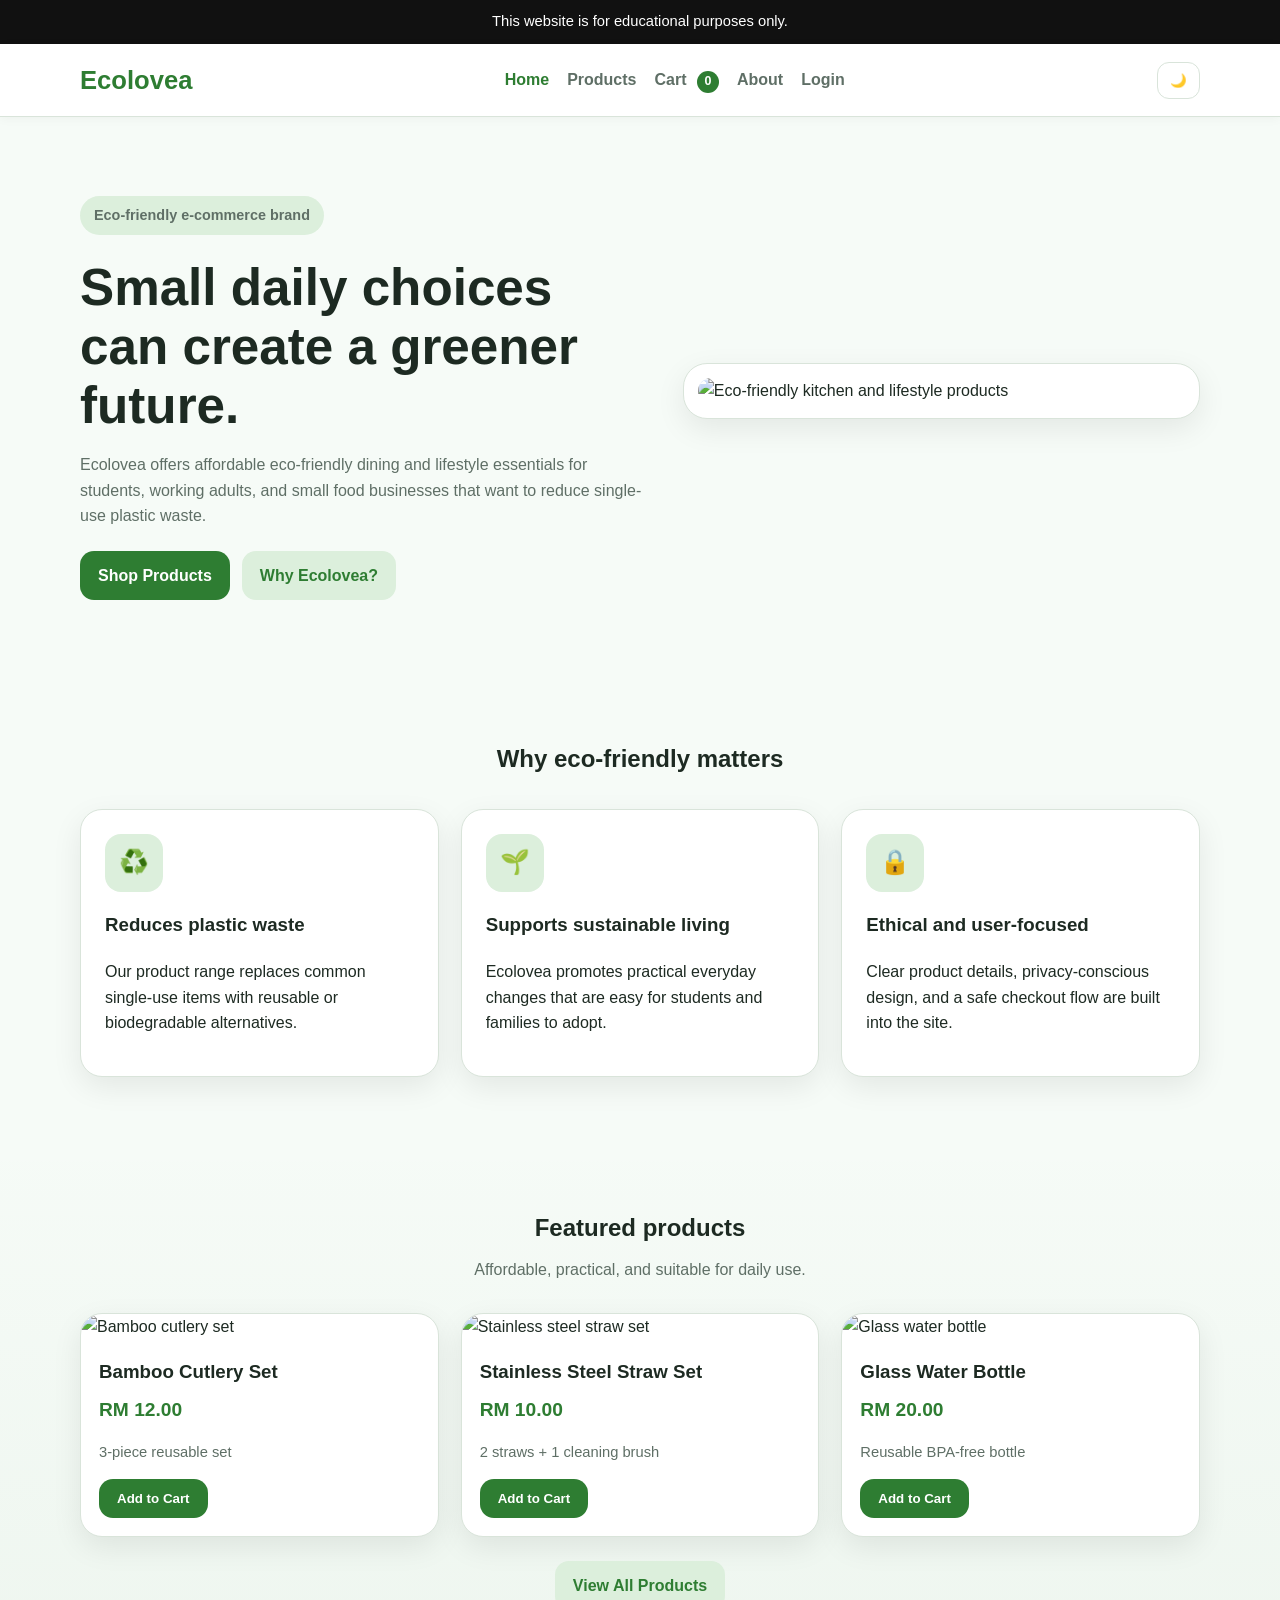
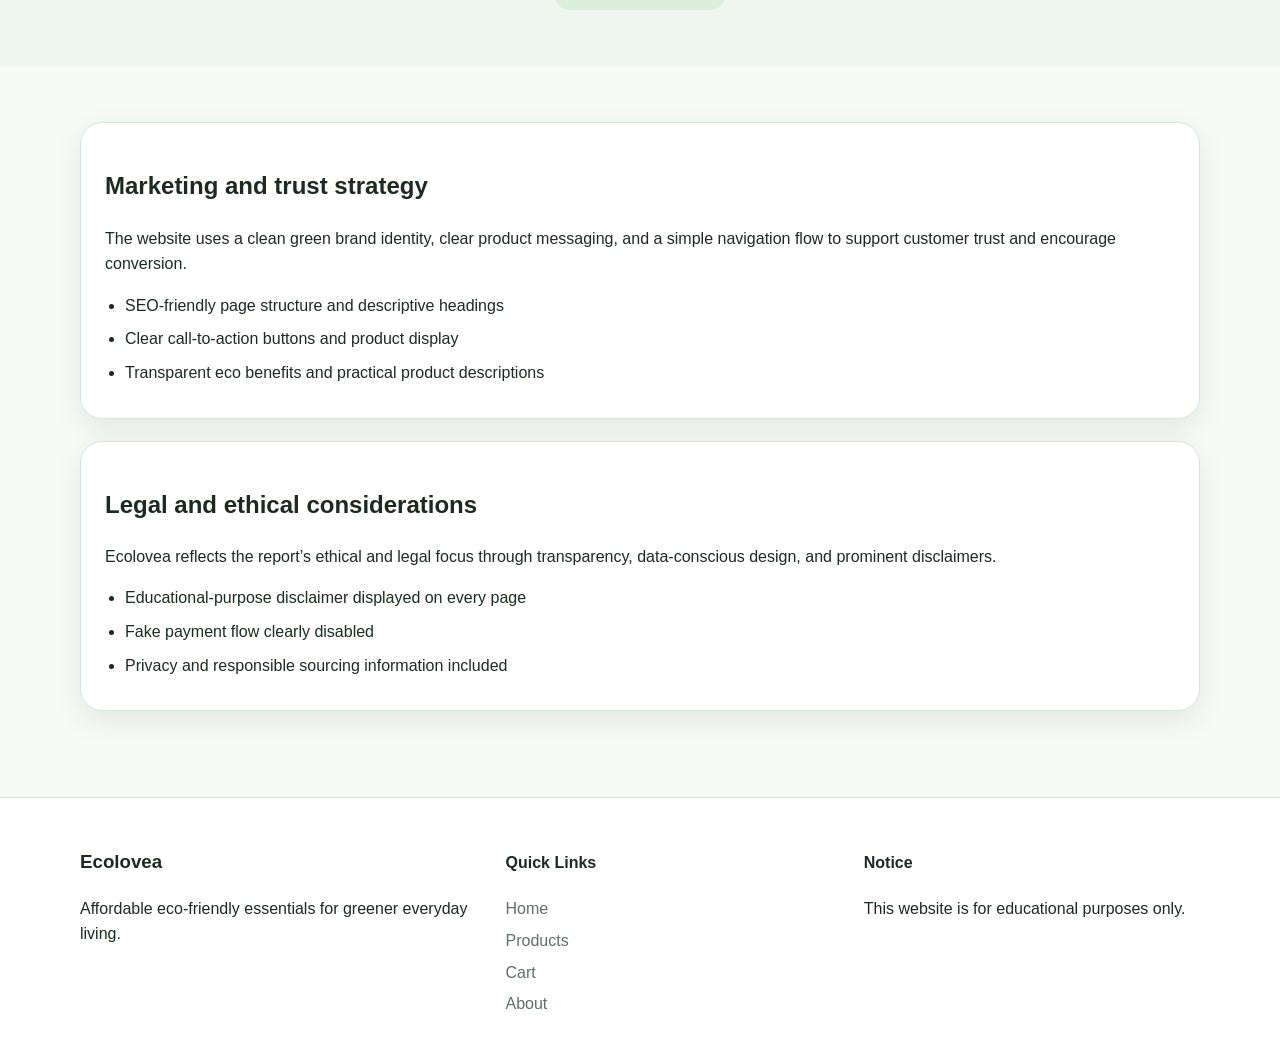
==== index.html @ 3736ee80 "Update index.html" ====
<!DOCTYPE html>
<html lang="en">
<head>
  <meta charset="UTF-8" />
  <meta name="viewport" content="width=device-width, initial-scale=1.0" />
  <title>Ecolovea | Eco-Friendly Living Starts Here</title>
  <link rel="stylesheet" href="style.css" />
</head>
<body>
  <div class="top-disclaimer">
    This website is for educational purposes only.
  </div>

  <header class="site-header">
    <div class="container nav-wrap">
      <a href="index.html" class="brand">Ecolovea</a>

      <nav class="nav" id="navMenu">
        <a href="index.html" class="active">Home</a>
        <a href="products.html">Products</a>
        <a href="cart.html">Cart <span id="cartCount" class="cart-count">0</span></a>
        <a href="about.html">About</a>
        <a href="login.html">Login</a>
      </nav>

      <div class="nav-actions">
        <button class="theme-btn" id="themeToggle" aria-label="Toggle dark mode">🌙</button>
        <button class="menu-btn" id="menuToggle" aria-label="Open menu">☰</button>
      </div>
    </div>
  </header>

  <main>
    <section class="hero">
      <div class="container hero-grid">
        <div class="hero-text">
          <p class="eyebrow">Eco-friendly e-commerce brand</p>
          <h1>Small daily choices can create a greener future.</h1>
          <p>
            Ecolovea offers affordable eco-friendly dining and lifestyle essentials
            for students, working adults, and small food businesses that want to reduce
            single-use plastic waste.
          </p>
          <div class="hero-buttons">
            <a href="products.html" class="btn btn-primary">Shop Products</a>
            <a href="about.html" class="btn btn-secondary">Why Ecolovea?</a>
          </div>
        </div>

        <div class="hero-card">
          <img
            src="https://images.unsplash.com/photo-1523293915678-d126868e96f1?auto=format&fit=crop&w=900&q=80"
            alt="Eco-friendly kitchen and lifestyle products"
          />
        </div>
      </div>
    </section>

    <section class="section">
      <div class="container">
        <div class="section-title">
          <h2>Why eco-friendly matters</h2>
         
        </div>

        <div class="feature-grid">
          <article class="feature-card">
            <div class="feature-icon">♻️</div>
            <h3>Reduces plastic waste</h3>
            <p>
              Our product range replaces common single-use items with reusable or biodegradable alternatives.
            </p>
          </article>

          <article class="feature-card">
            <div class="feature-icon">🌱</div>
            <h3>Supports sustainable living</h3>
            <p>
              Ecolovea promotes practical everyday changes that are easy for students and families to adopt.
            </p>
          </article>

          <article class="feature-card">
            <div class="feature-icon">🔒</div>
            <h3>Ethical and user-focused</h3>
            <p>
              Clear product details, privacy-conscious design, and a safe checkout flow are built into the site.
            </p>
          </article>
        </div>
      </div>
    </section>

    <section class="section alt-bg">
      <div class="container">
        <div class="section-title">
          <h2>Featured products</h2>
          <p>Affordable, practical, and suitable for daily use.</p>
        </div>

        <div class="product-grid">
          <article class="product-card">
            <img
              src="https://images.unsplash.com/photo-1584346133934-a3afd2a33c4a?auto=format&fit=crop&w=800&q=80"
              alt="Bamboo cutlery set"
            />
            <div class="product-info">
              <h3>Bamboo Cutlery Set</h3>
              <p class="price">RM 12.00</p>
              <p class="small-text">3-piece reusable set</p>
              <button class="btn btn-primary" onclick="quickAdd('Bamboo Cutlery Set', 12, 'https://images.unsplash.com/photo-1584346133934-a3afd2a33c4a?auto=format&fit=crop&w=800&q=80')">
                Add to Cart
              </button>
            </div>
          </article>

          <article class="product-card">
            <img
              src="https://images.unsplash.com/photo-1514996937319-344454492b37?auto=format&fit=crop&w=800&q=80"
              alt="Stainless steel straw set"
            />
            <div class="product-info">
              <h3>Stainless Steel Straw Set</h3>
              <p class="price">RM 10.00</p>
              <p class="small-text">2 straws + 1 cleaning brush</p>
              <button class="btn btn-primary" onclick="quickAdd('Stainless Steel Straw Set', 10, 'https://images.unsplash.com/photo-1514996937319-344454492b37?auto=format&fit=crop&w=800&q=80')">
                Add to Cart
              </button>
            </div>
          </article>

          <article class="product-card">
            <img
              src="https://images.unsplash.com/photo-1540420773420-3366772f4999?auto=format&fit=crop&w=800&q=80"
              alt="Glass water bottle"
            />
            <div class="product-info">
              <h3>Glass Water Bottle</h3>
              <p class="price">RM 20.00</p>
              <p class="small-text">Reusable BPA-free bottle</p>
              <button class="btn btn-primary" onclick="quickAdd('Glass Water Bottle', 20, 'https://images.unsplash.com/photo-1540420773420-3366772f4999?auto=format&fit=crop&w=800&q=80')">
                Add to Cart
              </button>
            </div>
          </article>
        </div>

        <div class="center-spaced">
          <a href="products.html" class="btn btn-secondary">View All Products</a>
        </div>
      </div>
    </section>

    <section class="section">
      <div class="container two-col">
        <div class="info-box">
          <h2>Marketing and trust strategy</h2>
          <p>
            The website uses a clean green brand identity, clear product messaging,
            and a simple navigation flow to support customer trust and encourage conversion.
          </p>
          <ul class="clean-list">
            <li>SEO-friendly page structure and descriptive headings</li>
            <li>Clear call-to-action buttons and product display</li>
            <li>Transparent eco benefits and practical product descriptions</li>
          </ul>
        </div>

        <div class="info-box">
          <h2>Legal and ethical considerations</h2>
          <p>
            Ecolovea reflects the report’s ethical and legal focus through transparency,
            data-conscious design, and prominent disclaimers.
          </p>
          <ul class="clean-list">
            <li>Educational-purpose disclaimer displayed on every page</li>
            <li>Fake payment flow clearly disabled</li>
            <li>Privacy and responsible sourcing information included</li>
          </ul>
        </div>
      </div>
    </section>
  </main>

  <footer class="site-footer">
    <div class="container footer-grid">
      <div>
        <h3>Ecolovea</h3>
        <p>Affordable eco-friendly essentials for greener everyday living.</p>
      </div>
      <div>
        <h4>Quick Links</h4>
        <a href="index.html">Home</a>
        <a href="products.html">Products</a>
        <a href="cart.html">Cart</a>
        <a href="about.html">About</a>
      </div>
      <div>
        <h4>Notice</h4>
        <p>This website is for educational purposes only.</p>
      </div>
    </div>
  </footer>

  <div class="toast" id="toast"></div>

  <script src="script.js"></script>
</body>
</html>
---- style.css ----
:root {
  --bg: #f6fbf7;
  --card: #ffffff;
  --text: #1d2a22;
  --muted: #5f6f66;
  --primary: #2e7d32;
  --primary-dark: #1f5f24;
  --accent: #dcefdc;
  --border: #d9e4da;
  --shadow: 0 10px 30px rgba(0, 0, 0, 0.08);
}

body.dark {
  --bg: #111714;
  --card: #1a221d;
  --text: #eef6f0;
  --muted: #b7c7bc;
  --primary: #66bb6a;
  --primary-dark: #4a9d4f;
  --accent: #203127;
  --border: #2b3a31;
  --shadow: 0 10px 30px rgba(0, 0, 0, 0.35);
}

* {
  box-sizing: border-box;
}

html {
  scroll-behavior: smooth;
}

body {
  margin: 0;
  font-family: Arial, Helvetica, sans-serif;
  background: var(--bg);
  color: var(--text);
  line-height: 1.6;
}

img {
  width: 100%;
  display: block;
  border-radius: 16px;
}

a {
  color: inherit;
  text-decoration: none;
}

.container {
  width: min(1120px, 92%);
  margin: 0 auto;
}

.top-disclaimer {
  background: #111;
  color: #fff;
  text-align: center;
  padding: 10px 16px;
  font-size: 0.92rem;
}

.site-header {
  position: sticky;
  top: 0;
  z-index: 1000;
  background: var(--card);
  border-bottom: 1px solid var(--border);
  box-shadow: 0 2px 10px rgba(0, 0, 0, 0.04);
}

.nav-wrap {
  display: flex;
  align-items: center;
  justify-content: space-between;
  gap: 20px;
  padding: 16px 0;
}

.brand {
  font-size: 1.6rem;
  font-weight: 700;
  color: var(--primary);
}

.nav {
  display: flex;
  gap: 18px;
  align-items: center;
}

.nav a {
  color: var(--muted);
  font-weight: 600;
  transition: 0.25s ease;
}

.nav a:hover,
.nav a.active {
  color: var(--primary);
}

.nav-actions {
  display: flex;
  align-items: center;
  gap: 10px;
}

.theme-btn,
.menu-btn {
  border: 1px solid var(--border);
  background: var(--card);
  color: var(--text);
  border-radius: 12px;
  padding: 10px 12px;
  cursor: pointer;
}

.menu-btn {
  display: none;
}

.cart-count {
  display: inline-flex;
  min-width: 22px;
  height: 22px;
  align-items: center;
  justify-content: center;
  background: var(--primary);
  color: #fff;
  border-radius: 999px;
  font-size: 0.78rem;
  margin-left: 6px;
  padding: 0 6px;
}

.hero {
  padding: 64px 0;
}

.hero-grid {
  display: grid;
  grid-template-columns: 1.1fr 1fr;
  gap: 34px;
  align-items: center;
}

.hero-text h1 {
  font-size: clamp(2rem, 4vw, 3.4rem);
  line-height: 1.15;
  margin: 10px 0 16px;
}

.hero-text p {
  color: var(--muted);
  max-width: 620px;
}

.eyebrow {
  display: inline-block;
  background: var(--accent);
  color: var(--primary);
  padding: 8px 14px;
  border-radius: 999px;
  font-weight: 700;
  font-size: 0.9rem;
}

.hero-buttons {
  display: flex;
  gap: 12px;
  margin-top: 22px;
  flex-wrap: wrap;
}

.hero-card {
  background: var(--card);
  border: 1px solid var(--border);
  border-radius: 24px;
  padding: 14px;
  box-shadow: var(--shadow);
  animation: floatIn 0.8s ease;
}

.section {
  padding: 56px 0;
}

.alt-bg {
  background: linear-gradient(to bottom, transparent, rgba(46, 125, 50, 0.04));
}

.section-title {
  text-align: center;
  margin-bottom: 30px;
}

.section-title.left-align {
  text-align: left;
}

.section-title h1,
.section-title h2 {
  margin-bottom: 10px;
}

.section-title p {
  color: var(--muted);
  max-width: 760px;
  margin: 0 auto;
}

.left-align p {
  margin: 0;
  max-width: 700px;
}

.feature-grid,
.about-grid,
.product-grid,
.footer-grid,
.two-col {
  display: grid;
  gap: 22px;
}

.feature-grid {
  grid-template-columns: repeat(3, 1fr);
}

.feature-card,
.info-box,
.product-card,
.auth-card,
.summary-panel,
.cart-panel,
.checkout-form-panel {
  background: var(--card);
  border: 1px solid var(--border);
  border-radius: 22px;
  box-shadow: var(--shadow);
}

.feature-card,
.info-box {
  padding: 24px;
}

.feature-icon {
  width: 58px;
  height: 58px;
  display: grid;
  place-items: center;
  border-radius: 16px;
  background: var(--accent);
  font-size: 1.5rem;
  margin-bottom: 14px;
}

.product-grid {
  grid-template-columns: repeat(3, 1fr);
}

.product-card {
  overflow: hidden;
  transition: transform 0.25s ease, box-shadow 0.25s ease;
}

.product-card:hover {
  transform: translateY(-5px);
}

.product-info {
  padding: 18px;
}

.product-info h3 {
  margin: 0 0 8px;
}

.price {
  color: var(--primary);
  font-size: 1.2rem;
  font-weight: 700;
  margin: 0 0 6px;
}

.small-text,
.small-note {
  color: var(--muted);
  font-size: 0.92rem;
}

.quantity-wrap {
  display: inline-flex;
  align-items: center;
  gap: 14px;
  background: var(--accent);
  border-radius: 999px;
  padding: 8px 14px;
  margin: 14px 0;
}

.quantity-wrap button {
  border: none;
  background: var(--card);
  width: 30px;
  height: 30px;
  border-radius: 50%;
  cursor: pointer;
  font-size: 1rem;
}

.btn {
  display: inline-block;
  border: none;
  border-radius: 14px;
  padding: 12px 18px;
  font-weight: 700;
  cursor: pointer;
  transition: 0.25s ease;
}

.btn-primary {
  background: var(--primary);
  color: #fff;
}

.btn-primary:hover {
  background: var(--primary-dark);
}

.btn-secondary {
  background: var(--accent);
  color: var(--primary);
}

.btn-secondary:hover {
  opacity: 0.9;
}

.full-width {
  width: 100%;
  text-align: center;
}

.center-spaced {
  text-align: center;
  margin-top: 24px;
}

.clean-list {
  padding-left: 20px;
  margin: 0;
}

.clean-list li {
  margin-bottom: 8px;
}

.cart-layout,
.checkout-layout {
  display: grid;
  grid-template-columns: 1.4fr 0.9fr;
  gap: 24px;
}

.cart-panel,
.summary-panel,
.checkout-form-panel {
  padding: 24px;
}

.cart-item {
  display: grid;
  grid-template-columns: 84px 1fr auto;
  gap: 14px;
  align-items: center;
  padding: 14px 0;
  border-bottom: 1px solid var(--border);
}

.cart-item img {
  width: 84px;
  height: 84px;
  object-fit: cover;
  border-radius: 14px;
}

.cart-item h4 {
  margin: 0 0 4px;
}

.cart-controls {
  display: flex;
  align-items: center;
  gap: 8px;
  margin-top: 10px;
  flex-wrap: wrap;
}

.cart-controls button {
  border: 1px solid var(--border);
  background: var(--card);
  color: var(--text);
  border-radius: 10px;
  padding: 6px 10px;
  cursor: pointer;
}

.remove-btn {
  color: #c62828;
}

.summary-row {
  display: flex;
  justify-content: space-between;
  margin: 14px 0;
}

.total-row {
  font-size: 1.15rem;
  font-weight: 700;
  border-top: 1px solid var(--border);
  padding-top: 14px;
}

.empty-state {
  text-align: center;
  padding: 30px 0;
}

.hidden {
  display: none;
}

.checkout-form label,
.auth-card label {
  display: block;
  font-weight: 700;
  margin: 14px 0 8px;
}

.checkout-form input,
.checkout-form textarea,
.checkout-form select,
.auth-card input {
  width: 100%;
  padding: 12px 14px;
  border: 1px solid var(--border);
  border-radius: 14px;
  background: var(--bg);
  color: var(--text);
}

.form-grid {
  display: grid;
  grid-template-columns: repeat(2, 1fr);
  gap: 16px;
}

.payment-title {
  margin-top: 26px;
}

.fake-payment-box {
  background: var(--accent);
  border-radius: 18px;
  padding: 18px;
  margin: 14px 0 22px;
}

.payment-methods {
  display: flex;
  gap: 20px;
  flex-wrap: wrap;
  margin-bottom: 16px;
}

.auth-wrap {
  display: flex;
  justify-content: center;
}

.auth-card {
  width: min(480px, 100%);
  padding: 28px;
}

.site-footer {
  margin-top: 30px;
  background: var(--card);
  border-top: 1px solid var(--border);
}

.footer-grid {
  grid-template-columns: 1.2fr 1fr 1fr;
  padding: 30px 0;
}

.footer-grid a {
  display: block;
  color: var(--muted);
  margin: 6px 0;
}

.toast {
  position: fixed;
  bottom: 22px;
  right: 22px;
  background: #111;
  color: #fff;
  padding: 12px 16px;
  border-radius: 12px;
  opacity: 0;
  transform: translateY(20px);
  pointer-events: none;
  transition: 0.3s ease;
  z-index: 9999;
}

.toast.show {
  opacity: 1;
  transform: translateY(0);
}

.modal {
  position: fixed;
  inset: 0;
  background: rgba(0, 0, 0, 0.55);
  display: grid;
  place-items: center;
  padding: 20px;
  z-index: 9999;
}

.modal-content {
  background: var(--card);
  color: var(--text);
  border-radius: 22px;
  padding: 28px;
  width: min(460px, 100%);
  text-align: center;
  box-shadow: var(--shadow);
}

@keyframes floatIn {
  from {
    opacity: 0;
    transform: translateY(18px);
  }
  to {
    opacity: 1;
    transform: translateY(0);
  }
}

@media (max-width: 900px) {
  .hero-grid,
  .cart-layout,
  .checkout-layout,
  .feature-grid,
  .product-grid,
  .footer-grid,
  .two-col,
  .about-grid {
    grid-template-columns: 1fr;
  }

  .form-grid {
    grid-template-columns: 1fr;
  }

  .nav {
    position: absolute;
    top: 74px;
    right: 4%;
    background: var(--card);
    border: 1px solid var(--border);
    box-shadow: var(--shadow);
    border-radius: 18px;
    padding: 14px;
    display: none;
    flex-direction: column;
    min-width: 220px;
  }

  .nav.show {
    display: flex;
  }

  .menu-btn {
    display: inline-block;
  }
}

@media (max-width: 600px) {
  .hero {
    padding: 42px 0;
  }

  .hero-text h1 {
    font-size: 2rem;
  }

  .product-info,
  .cart-panel,
  .summary-panel,
  .checkout-form-panel,
  .auth-card,
  .feature-card,
  .info-box {
    padding: 18px;
  }

  .cart-item {
    grid-template-columns: 1fr;
  }

  .cart-item img {
    width: 100%;
    height: 180px;
  }
}
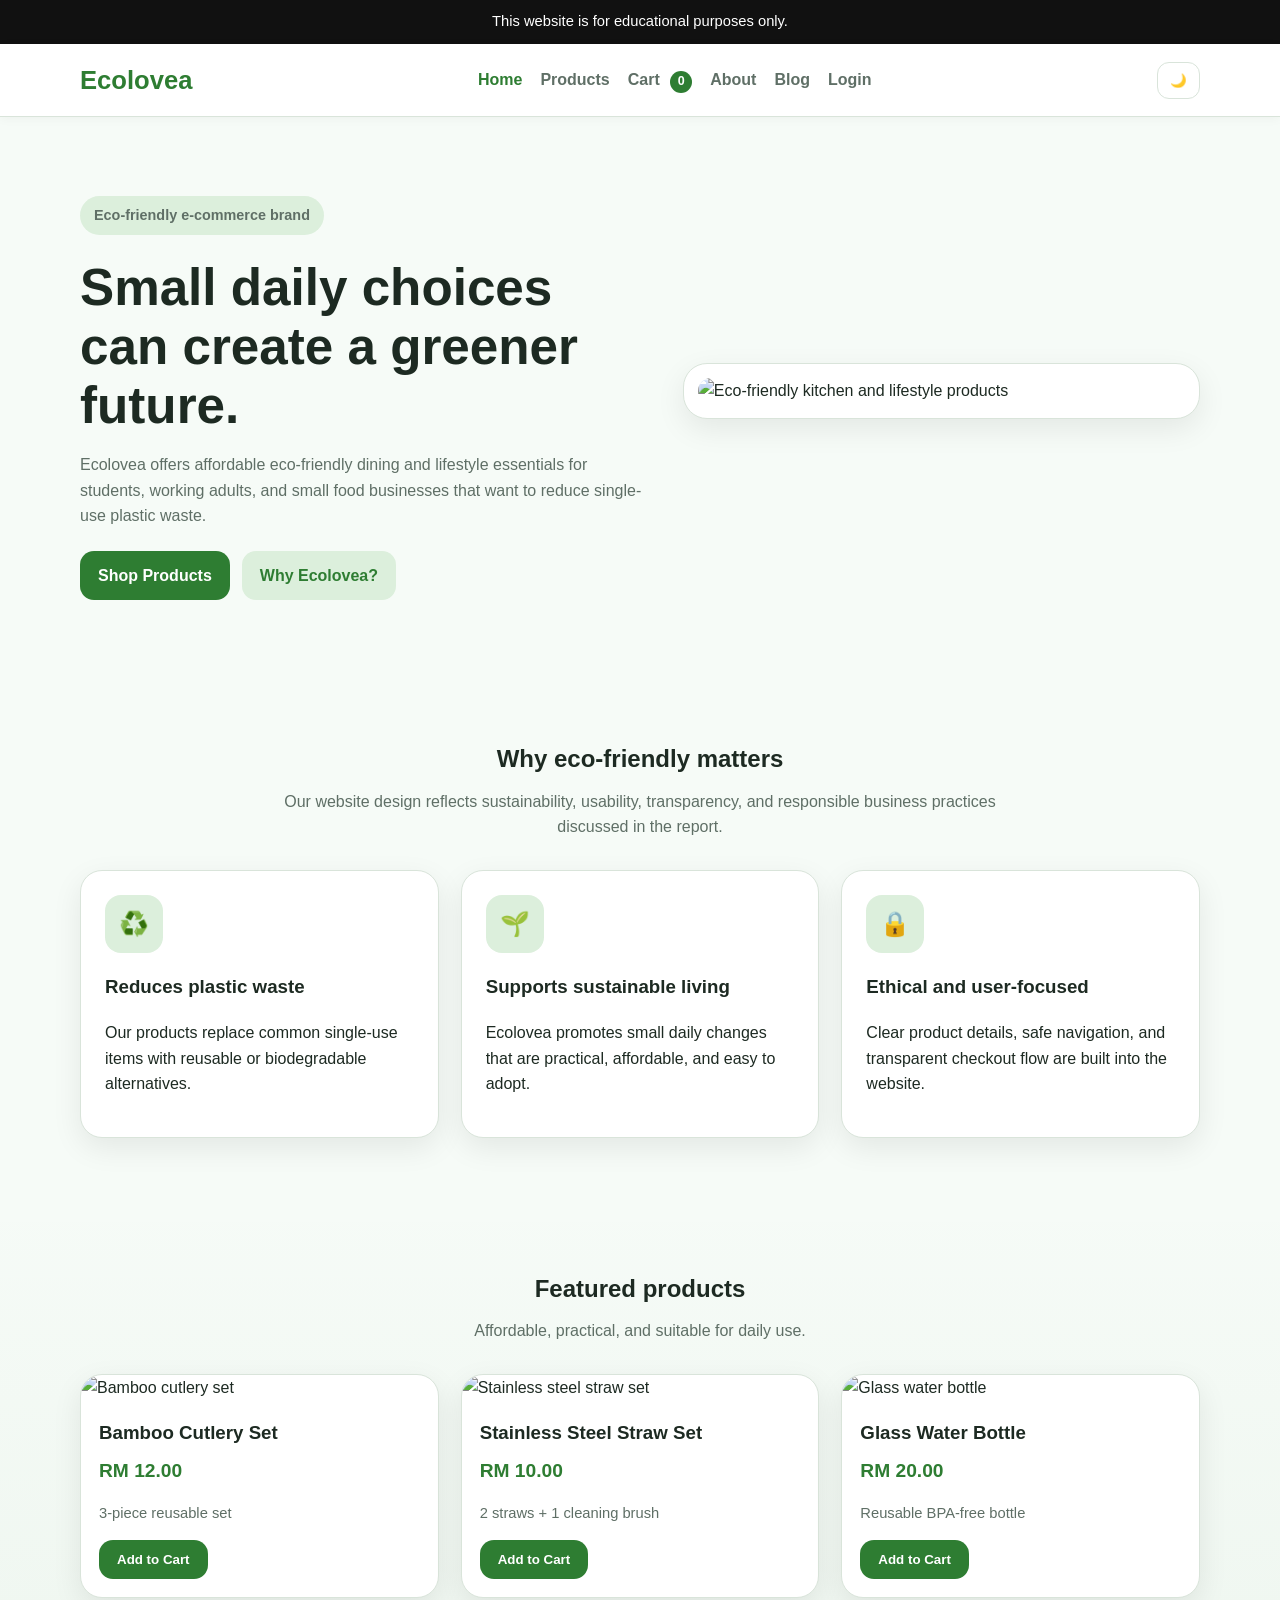
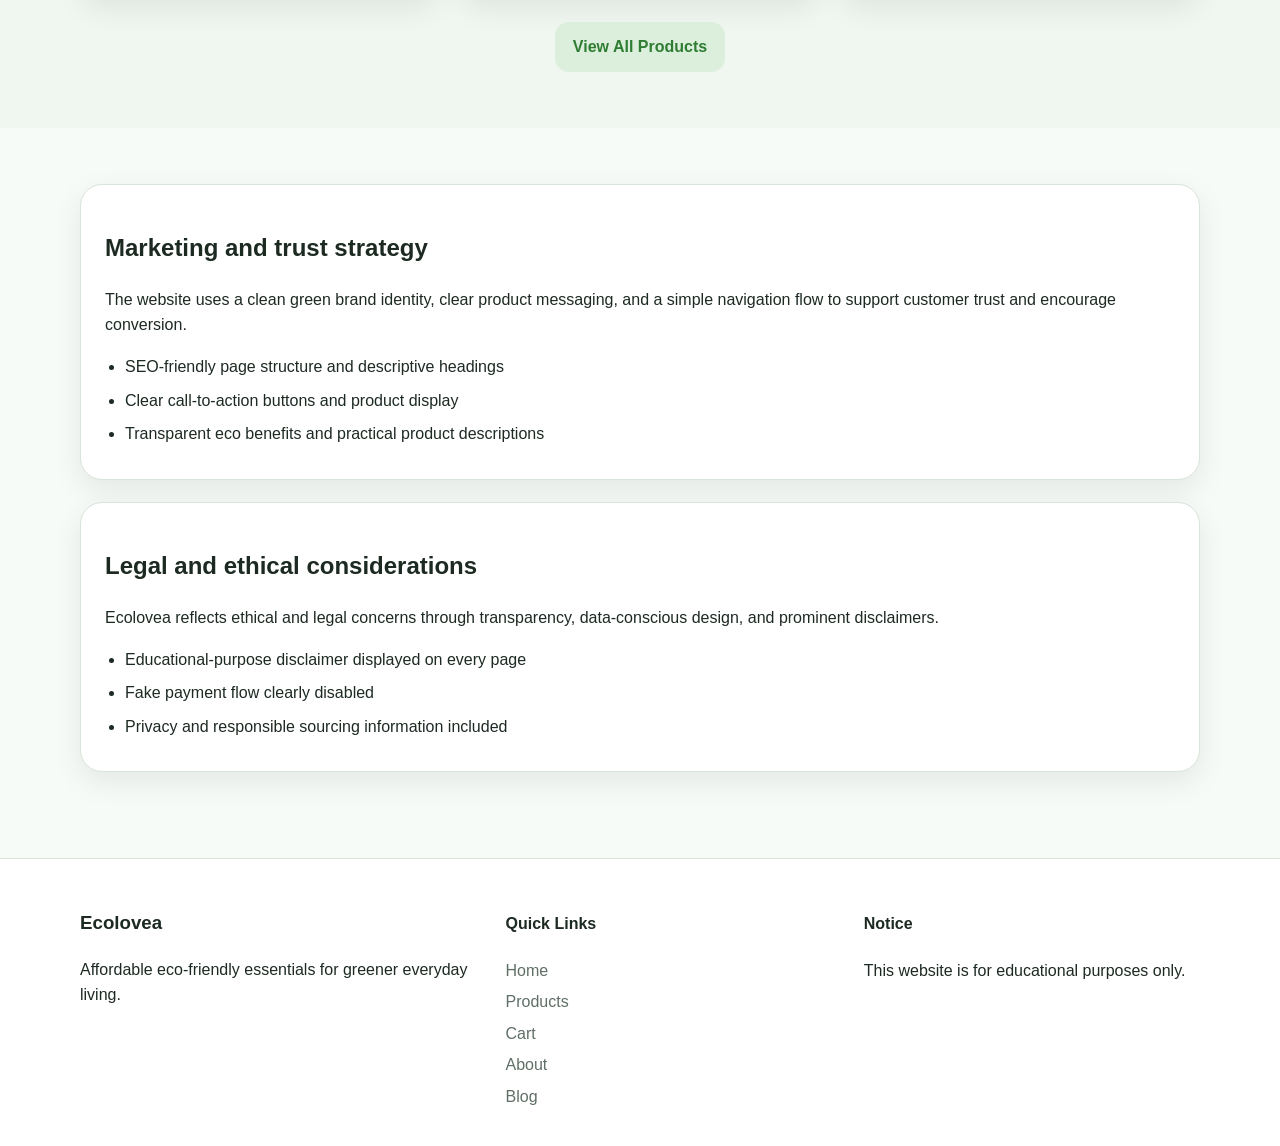
==== commit ed8f2ad1: "Update text content and add Blog link in index.html" ====
--- a/index.html
+++ b/index.html
@@ -20,6 +20,7 @@
         <a href="products.html">Products</a>
         <a href="cart.html">Cart <span id="cartCount" class="cart-count">0</span></a>
         <a href="about.html">About</a>
+        <a href="blog.html">Blog</a>
         <a href="login.html">Login</a>
       </nav>
 
@@ -60,7 +61,10 @@
       <div class="container">
         <div class="section-title">
           <h2>Why eco-friendly matters</h2>
-         
+          <p>
+            Our website design reflects sustainability, usability, transparency, and
+            responsible business practices discussed in the report.
+          </p>
         </div>
 
         <div class="feature-grid">
@@ -68,7 +72,7 @@
             <div class="feature-icon">♻️</div>
             <h3>Reduces plastic waste</h3>
             <p>
-              Our product range replaces common single-use items with reusable or biodegradable alternatives.
+              Our products replace common single-use items with reusable or biodegradable alternatives.
             </p>
           </article>
 
@@ -76,7 +80,7 @@
             <div class="feature-icon">🌱</div>
             <h3>Supports sustainable living</h3>
             <p>
-              Ecolovea promotes practical everyday changes that are easy for students and families to adopt.
+              Ecolovea promotes small daily changes that are practical, affordable, and easy to adopt.
             </p>
           </article>
 
@@ -84,7 +88,7 @@
             <div class="feature-icon">🔒</div>
             <h3>Ethical and user-focused</h3>
             <p>
-              Clear product details, privacy-conscious design, and a safe checkout flow are built into the site.
+              Clear product details, safe navigation, and transparent checkout flow are built into the website.
             </p>
           </article>
         </div>
@@ -169,8 +173,8 @@
         <div class="info-box">
           <h2>Legal and ethical considerations</h2>
           <p>
-            Ecolovea reflects the report’s ethical and legal focus through transparency,
-            data-conscious design, and prominent disclaimers.
+            Ecolovea reflects ethical and legal concerns through transparency, data-conscious
+            design, and prominent disclaimers.
           </p>
           <ul class="clean-list">
             <li>Educational-purpose disclaimer displayed on every page</li>
@@ -194,6 +198,7 @@
         <a href="products.html">Products</a>
         <a href="cart.html">Cart</a>
         <a href="about.html">About</a>
+        <a href="blog.html">Blog</a>
       </div>
       <div>
         <h4>Notice</h4>
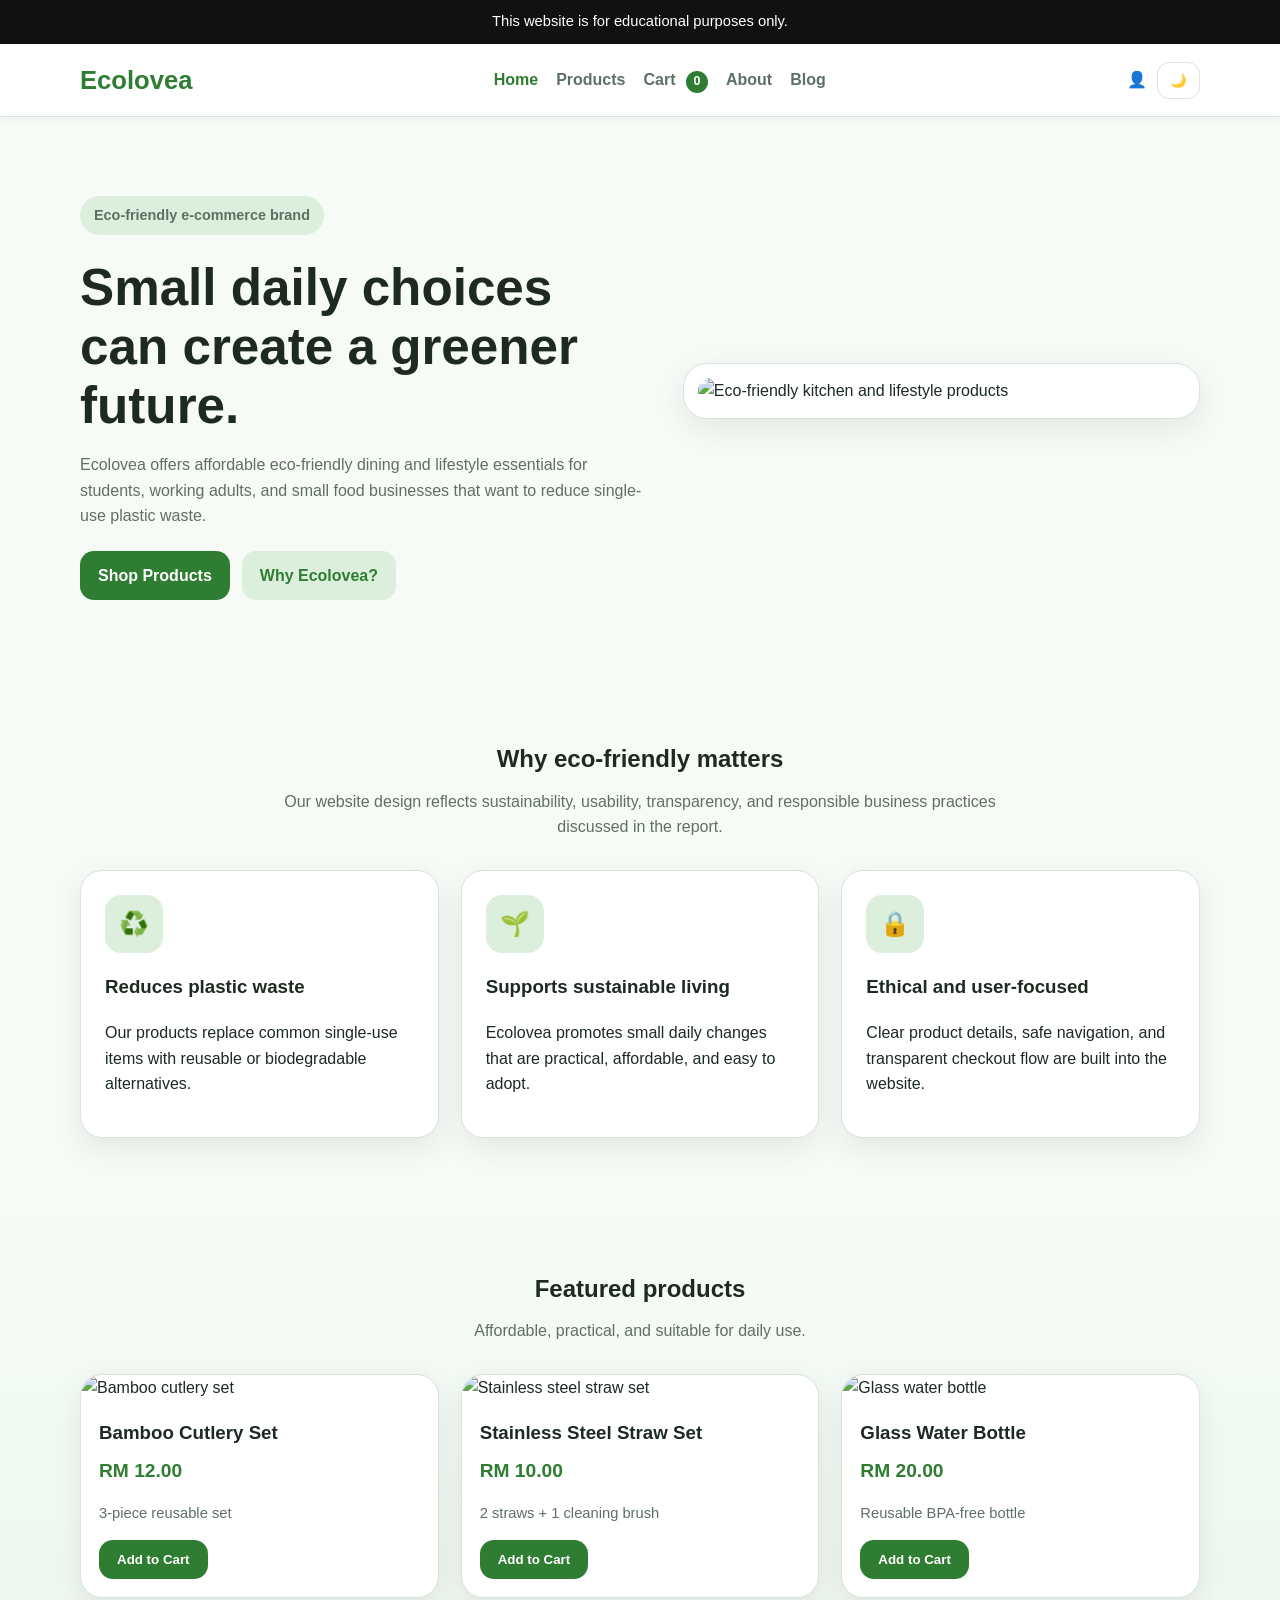
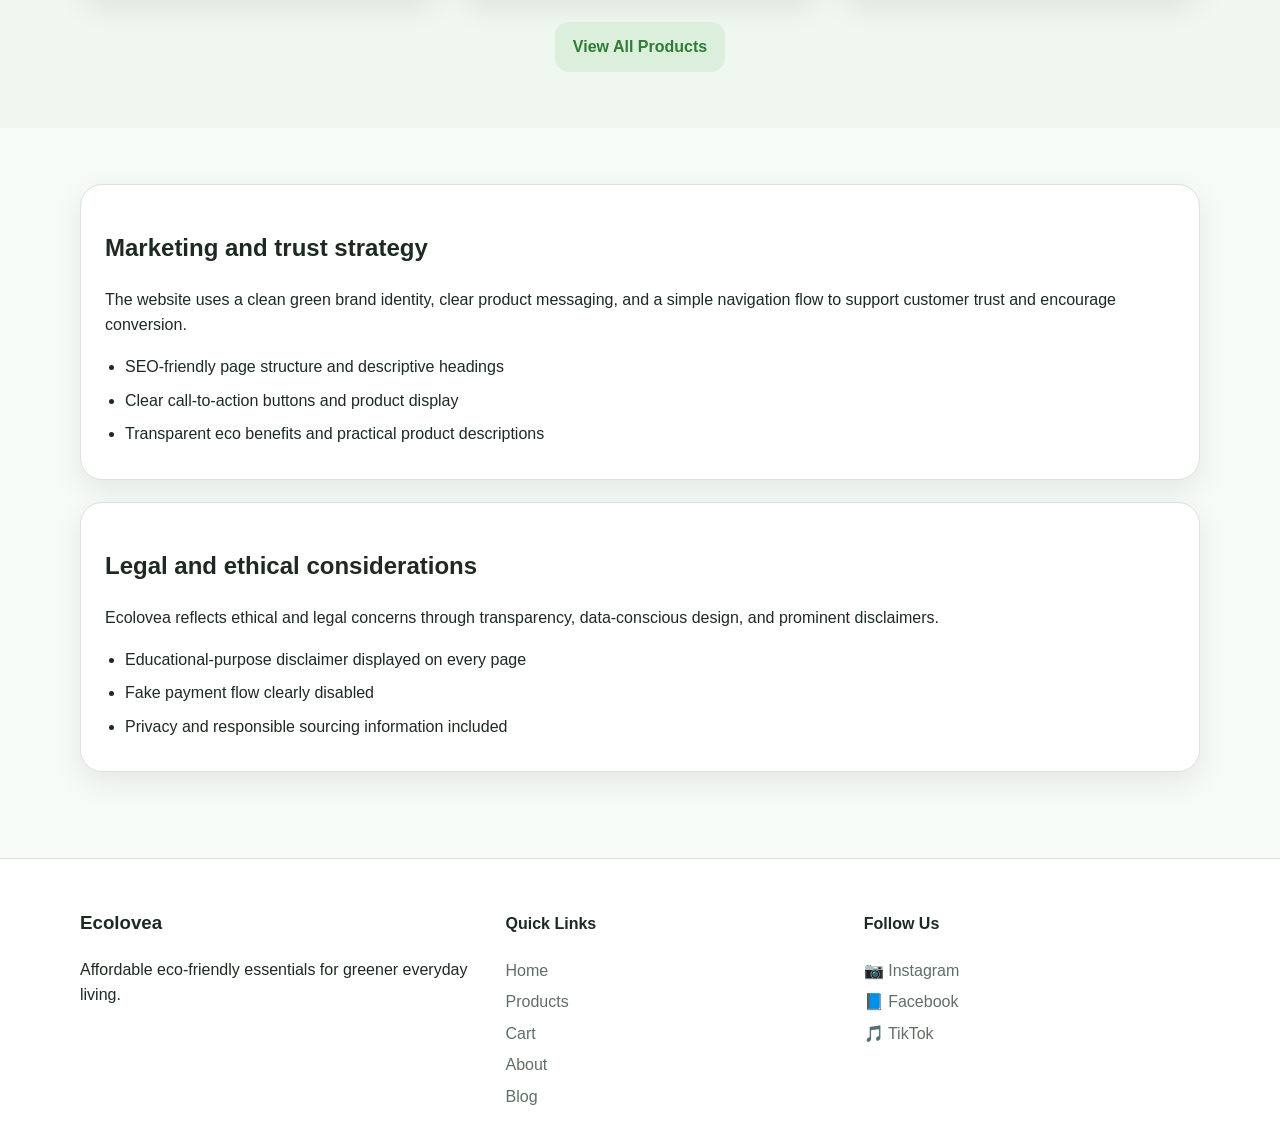
==== commit c81f9754: "Add social media links to footer and remove notice Updated footer section to include social media li" ====
--- a/index.html
+++ b/index.html
@@ -21,10 +21,10 @@
         <a href="cart.html">Cart <span id="cartCount" class="cart-count">0</span></a>
         <a href="about.html">About</a>
         <a href="blog.html">Blog</a>
-        <a href="login.html">Login</a>
       </nav>
 
       <div class="nav-actions">
+        <a href="login.html" class="account-link" aria-label="User account">👤</a>
         <button class="theme-btn" id="themeToggle" aria-label="Toggle dark mode">🌙</button>
         <button class="menu-btn" id="menuToggle" aria-label="Open menu">☰</button>
       </div>
@@ -201,8 +201,12 @@
         <a href="blog.html">Blog</a>
       </div>
       <div>
-        <h4>Notice</h4>
-        <p>This website is for educational purposes only.</p>
+        <h4>Follow Us</h4>
+        <div class="social-icons">
+          <a href="#" aria-label="Instagram">📷 Instagram</a>
+          <a href="#" aria-label="Facebook">📘 Facebook</a>
+          <a href="#" aria-label="TikTok">🎵 TikTok</a>
+        </div>
       </div>
     </div>
   </footer>
--- a/style.css
+++ b/style.css
@@ -77,6 +77,7 @@
   justify-content: space-between;
   gap: 20px;
   padding: 16px 0;
+  position: relative;
 }
 
 .brand {
@@ -433,7 +434,7 @@
 }
 
 .hidden {
-  display: none;
+  display: none !important;
 }
 
 .checkout-form label,
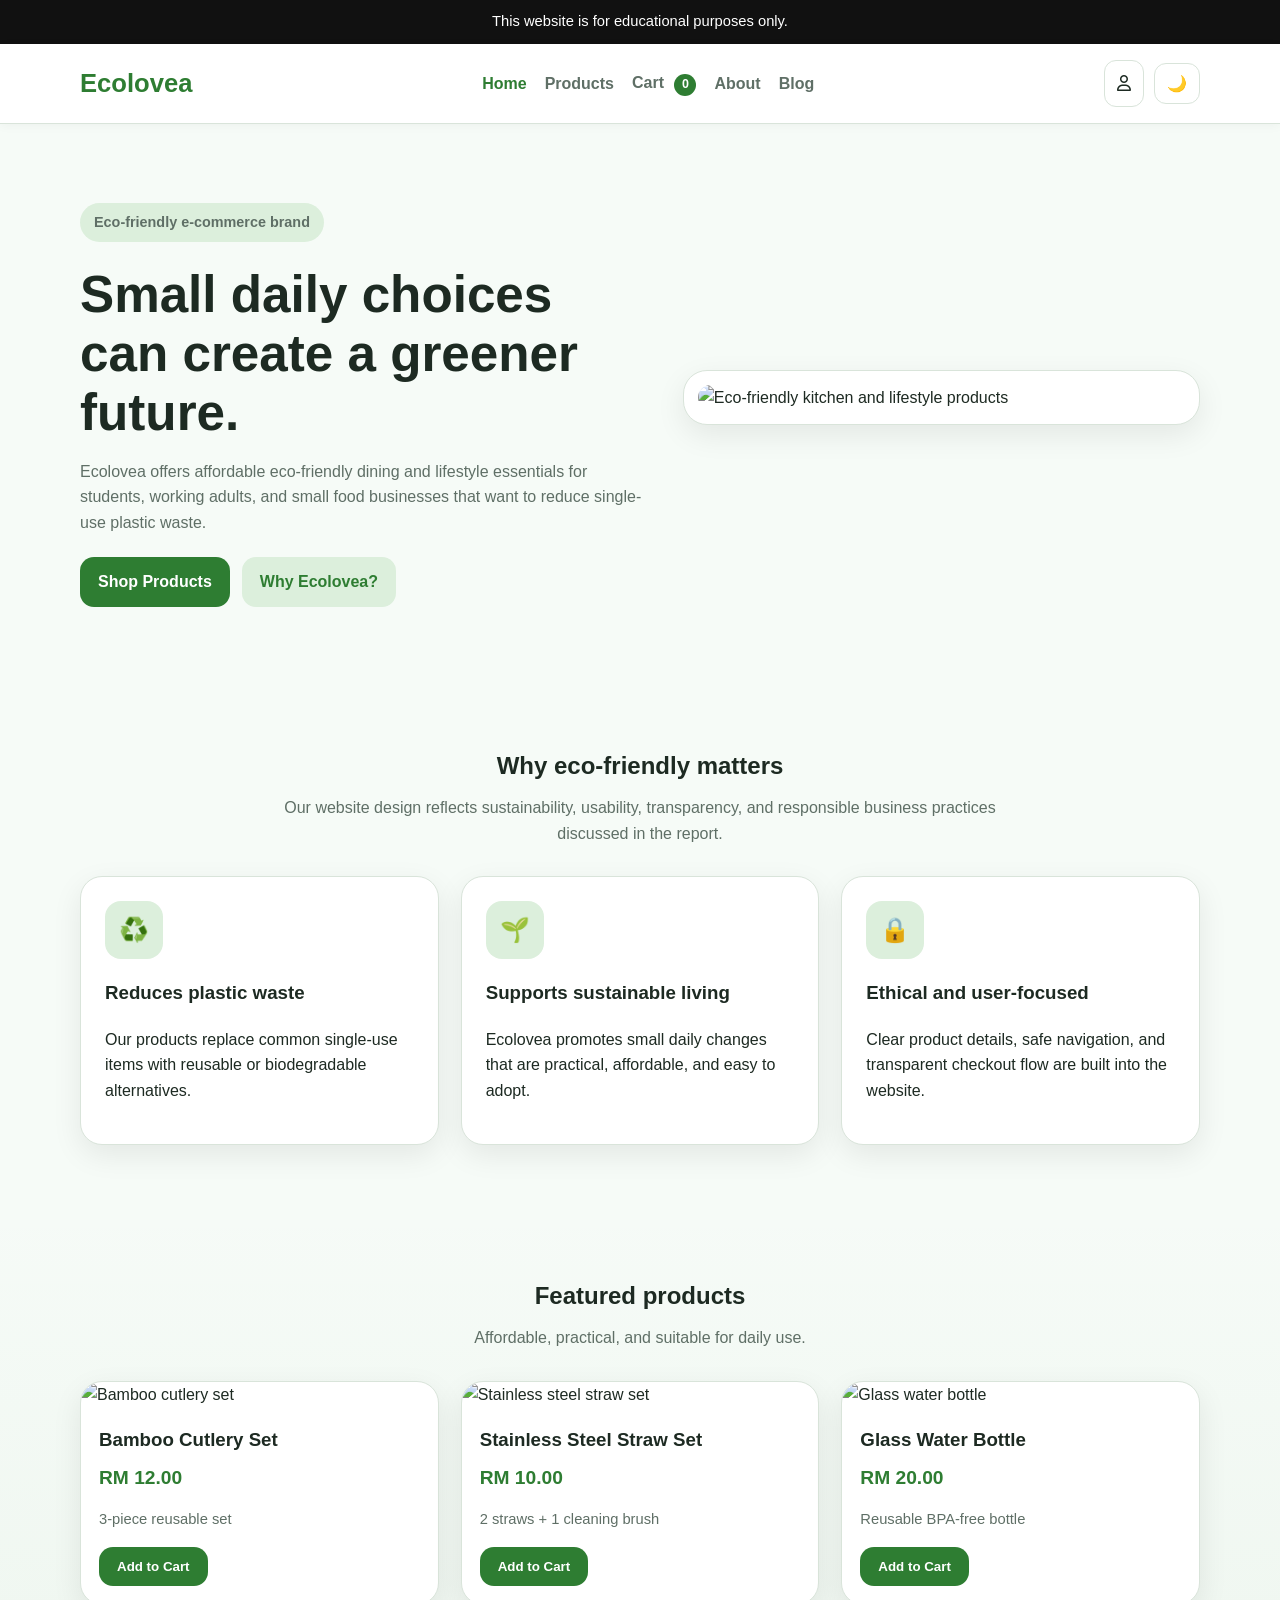
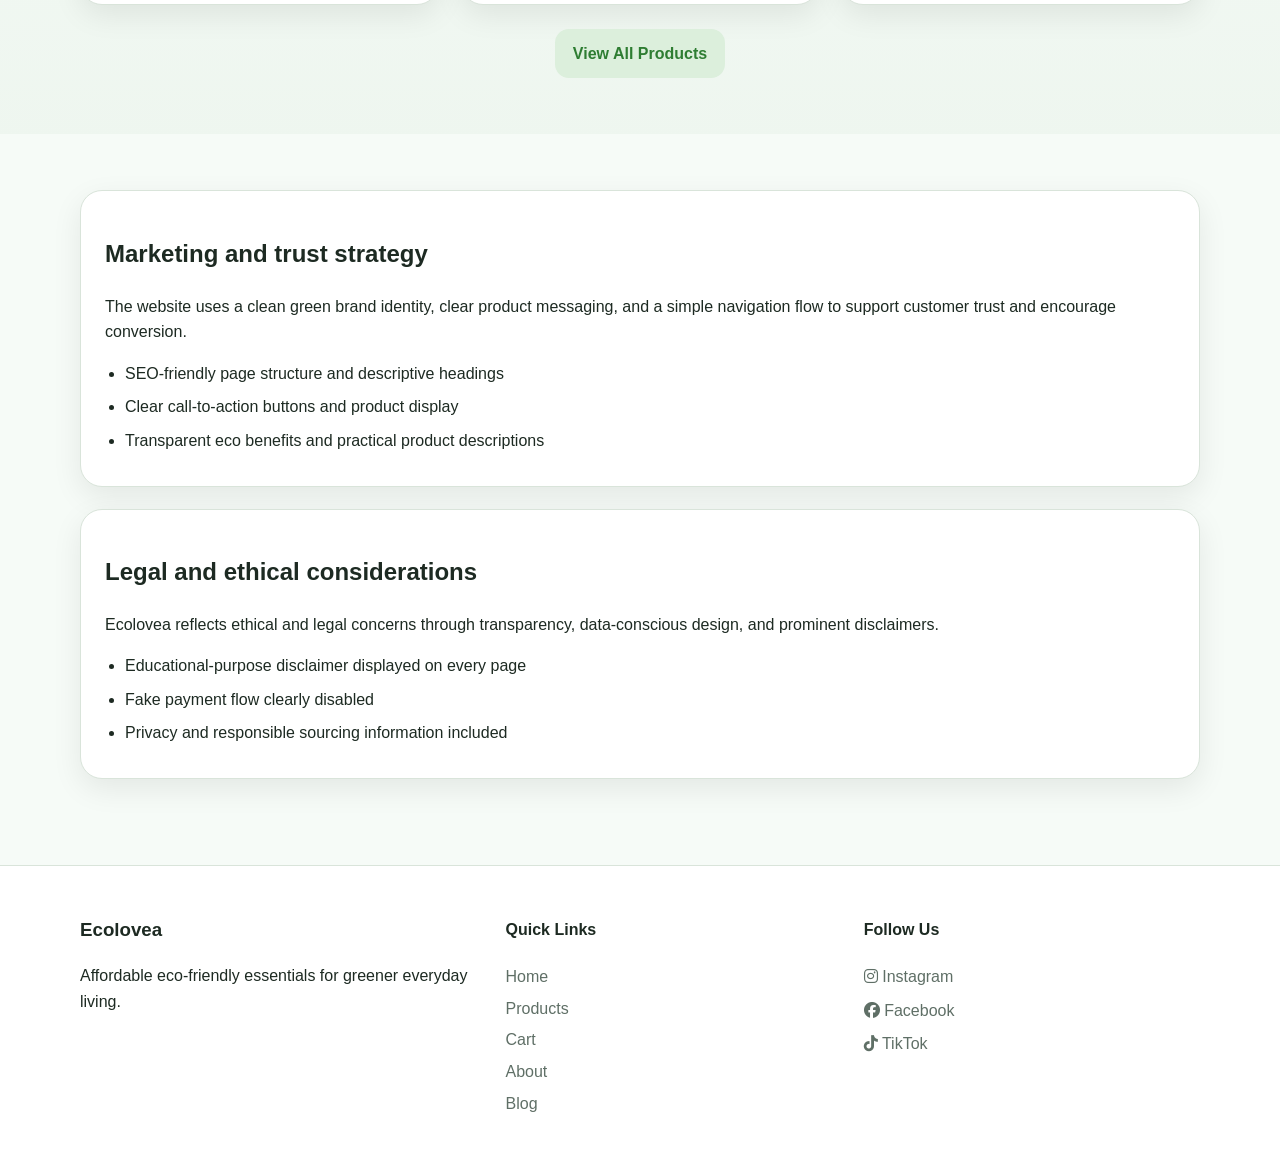
==== commit 94ec23d5: "Add Font Awesome and update social media links" ====
--- a/index.html
+++ b/index.html
@@ -5,6 +5,10 @@
   <meta name="viewport" content="width=device-width, initial-scale=1.0" />
   <title>Ecolovea | Eco-Friendly Living Starts Here</title>
   <link rel="stylesheet" href="style.css" />
+  <link
+    rel="stylesheet"
+    href="https://cdnjs.cloudflare.com/ajax/libs/font-awesome/6.5.2/css/all.min.css"
+  />
 </head>
 <body>
   <div class="top-disclaimer">
@@ -24,7 +28,9 @@
       </nav>
 
       <div class="nav-actions">
-        <a href="login.html" class="account-link" aria-label="User account">👤</a>
+        <a href="login.html" class="account-link" aria-label="User account">
+          <i class="fa-regular fa-user"></i>
+        </a>
         <button class="theme-btn" id="themeToggle" aria-label="Toggle dark mode">🌙</button>
         <button class="menu-btn" id="menuToggle" aria-label="Open menu">☰</button>
       </div>
@@ -203,9 +209,15 @@
       <div>
         <h4>Follow Us</h4>
         <div class="social-icons">
-          <a href="#" aria-label="Instagram">📷 Instagram</a>
-          <a href="#" aria-label="Facebook">📘 Facebook</a>
-          <a href="#" aria-label="TikTok">🎵 TikTok</a>
+          <a href="https://www.instagram.com/" target="_blank" rel="noopener" aria-label="Instagram">
+            <i class="fa-brands fa-instagram"></i> Instagram
+          </a>
+          <a href="https://www.facebook.com/" target="_blank" rel="noopener" aria-label="Facebook">
+            <i class="fa-brands fa-facebook"></i> Facebook
+          </a>
+          <a href="https://www.tiktok.com/" target="_blank" rel="noopener" aria-label="TikTok">
+            <i class="fa-brands fa-tiktok"></i> TikTok
+          </a>
         </div>
       </div>
     </div>
--- a/style.css
+++ b/style.css
@@ -22,13 +22,8 @@
   --shadow: 0 10px 30px rgba(0, 0, 0, 0.35);
 }
 
-* {
-  box-sizing: border-box;
-}
-
-html {
-  scroll-behavior: smooth;
-}
+* { box-sizing: border-box; }
+html { scroll-behavior: smooth; }
 
 body {
   margin: 0;
@@ -109,6 +104,7 @@
   gap: 10px;
 }
 
+.account-link,
 .theme-btn,
 .menu-btn {
   border: 1px solid var(--border);
@@ -117,6 +113,7 @@
   border-radius: 12px;
   padding: 10px 12px;
   cursor: pointer;
+  font-size: 1rem;
 }
 
 .menu-btn {
@@ -237,7 +234,8 @@
 .auth-card,
 .summary-panel,
 .cart-panel,
-.checkout-form-panel {
+.checkout-form-panel,
+.voucher-banner {
   background: var(--card);
   border: 1px solid var(--border);
   border-radius: 22px;
@@ -245,8 +243,15 @@
 }
 
 .feature-card,
-.info-box {
+.info-box,
+.voucher-banner {
   padding: 24px;
+}
+
+.voucher-banner {
+  text-align: center;
+  margin-bottom: 24px;
+  background: var(--accent);
 }
 
 .feature-icon {
@@ -289,7 +294,8 @@
 }
 
 .small-text,
-.small-note {
+.small-note,
+.voucher-status {
   color: var(--muted);
   font-size: 0.92rem;
 }
@@ -485,8 +491,14 @@
   justify-content: center;
 }
 
+.auth-split {
+  display: grid;
+  grid-template-columns: 1fr 1fr;
+  gap: 24px;
+}
+
 .auth-card {
-  width: min(480px, 100%);
+  width: 100%;
   padding: 28px;
 }
 
@@ -505,6 +517,10 @@
   display: block;
   color: var(--muted);
   margin: 6px 0;
+}
+
+.social-icons a {
+  margin-bottom: 8px;
 }
 
 .toast {
@@ -566,7 +582,8 @@
   .product-grid,
   .footer-grid,
   .two-col,
-  .about-grid {
+  .about-grid,
+  .auth-split {
     grid-template-columns: 1fr;
   }
 
@@ -612,7 +629,8 @@
   .checkout-form-panel,
   .auth-card,
   .feature-card,
-  .info-box {
+  .info-box,
+  .voucher-banner {
     padding: 18px;
   }
 
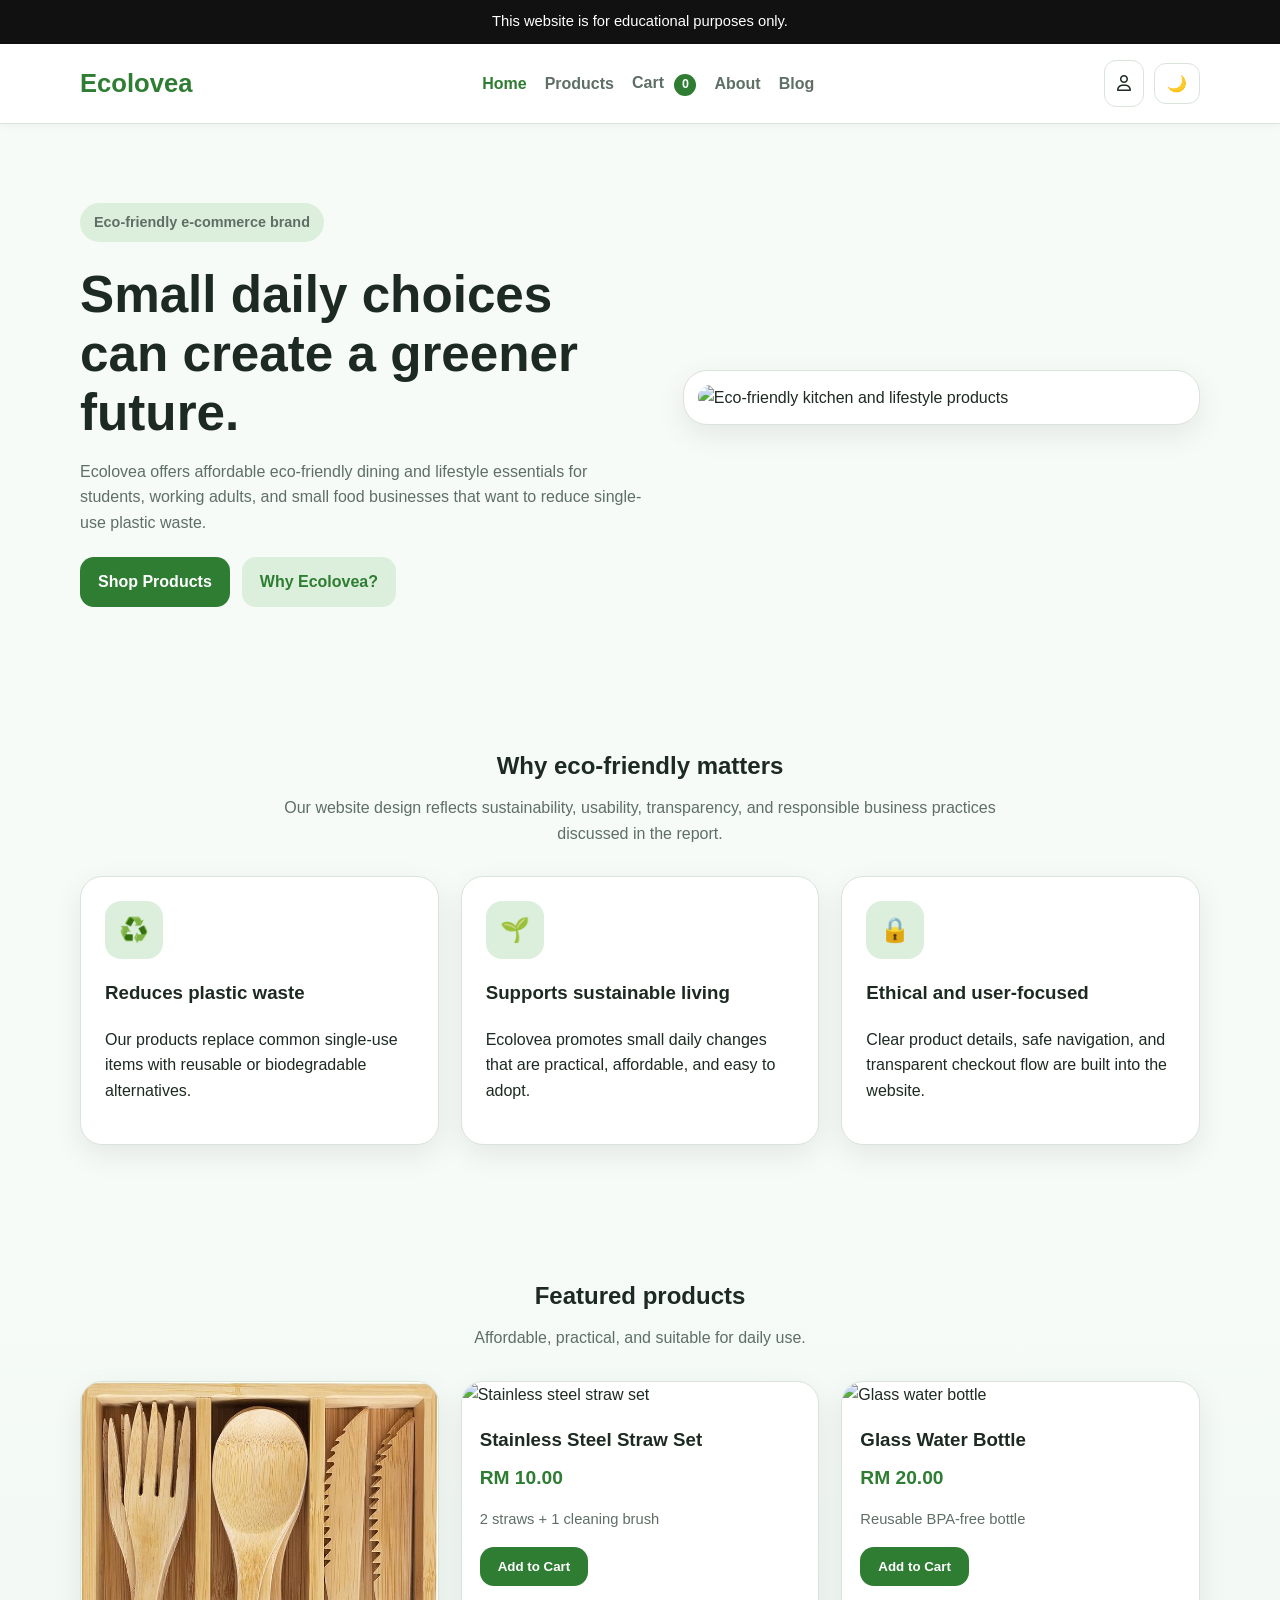
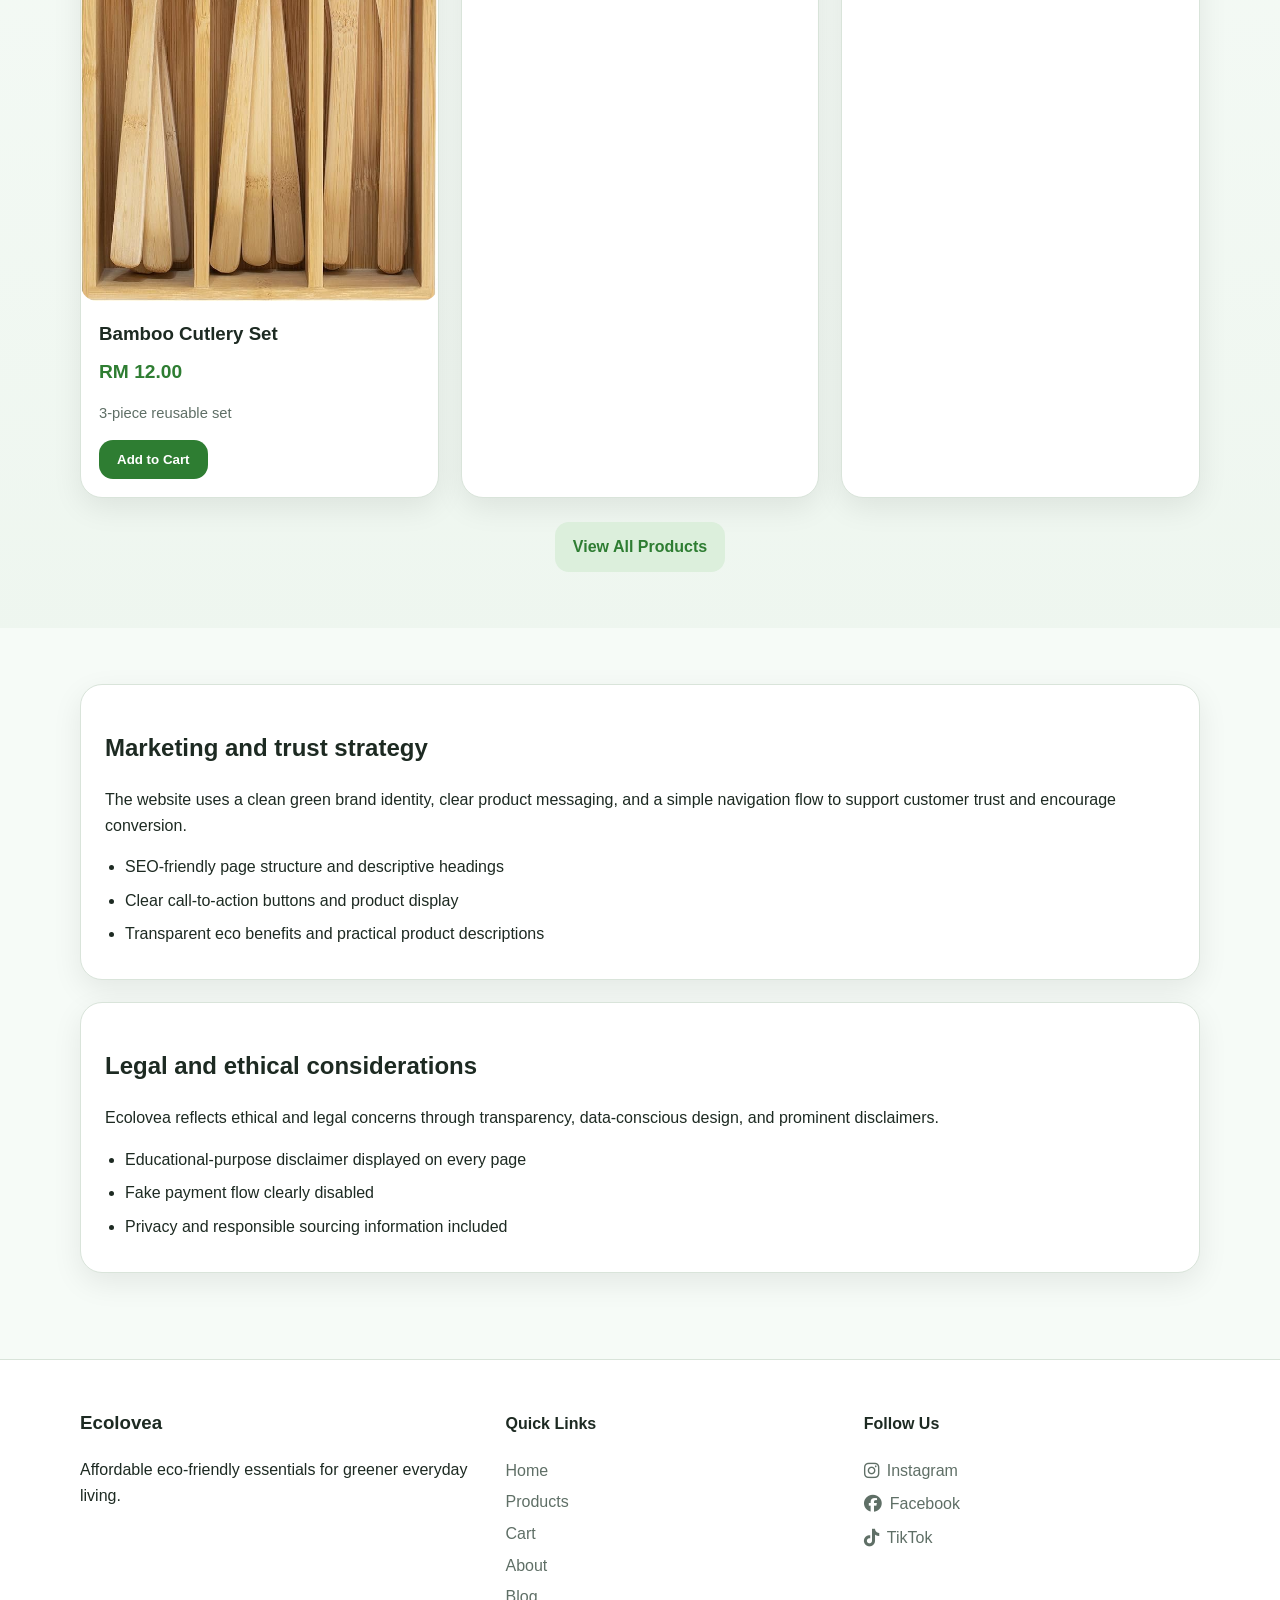
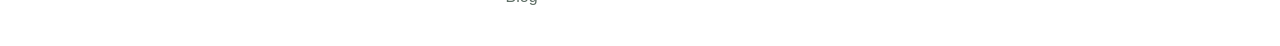
==== commit ffed765d: "Update product image source in index.html" ====
--- a/index.html
+++ b/index.html
@@ -111,7 +111,7 @@
         <div class="product-grid">
           <article class="product-card">
             <img
-              src="https://images.unsplash.com/photo-1584346133934-a3afd2a33c4a?auto=format&fit=crop&w=800&q=80"
+              src="fork spoon.jpg"
               alt="Bamboo cutlery set"
             />
             <div class="product-info">
--- a/style.css
+++ b/style.css
@@ -254,6 +254,33 @@
   background: var(--accent);
 }
 
+.voucher-box {
+  margin-top: 12px;
+  padding: 12px;
+  border-radius: 12px;
+  background: var(--accent);
+  color: var(--primary-dark);
+  font-weight: 700;
+}
+
+.voucher-apply-box {
+  margin-bottom: 18px;
+  padding: 14px;
+  border: 1px solid var(--border);
+  border-radius: 16px;
+  background: var(--accent);
+}
+
+.voucher-apply-box input {
+  width: 100%;
+  padding: 12px;
+  border: 1px solid var(--border);
+  border-radius: 12px;
+  margin: 10px 0 12px;
+  background: var(--bg);
+  color: var(--text);
+}
+
 .feature-icon {
   width: 58px;
   height: 58px;
@@ -486,11 +513,6 @@
   margin-bottom: 16px;
 }
 
-.auth-wrap {
-  display: flex;
-  justify-content: center;
-}
-
 .auth-split {
   display: grid;
   grid-template-columns: 1fr 1fr;
@@ -520,7 +542,20 @@
 }
 
 .social-icons a {
-  margin-bottom: 8px;
+  display: flex;
+  align-items: center;
+  gap: 8px;
+  color: var(--muted);
+  margin: 8px 0;
+  transition: 0.25s ease;
+}
+
+.social-icons a:hover {
+  color: var(--primary);
+}
+
+.social-icons i {
+  font-size: 1.1rem;
 }
 
 .toast {
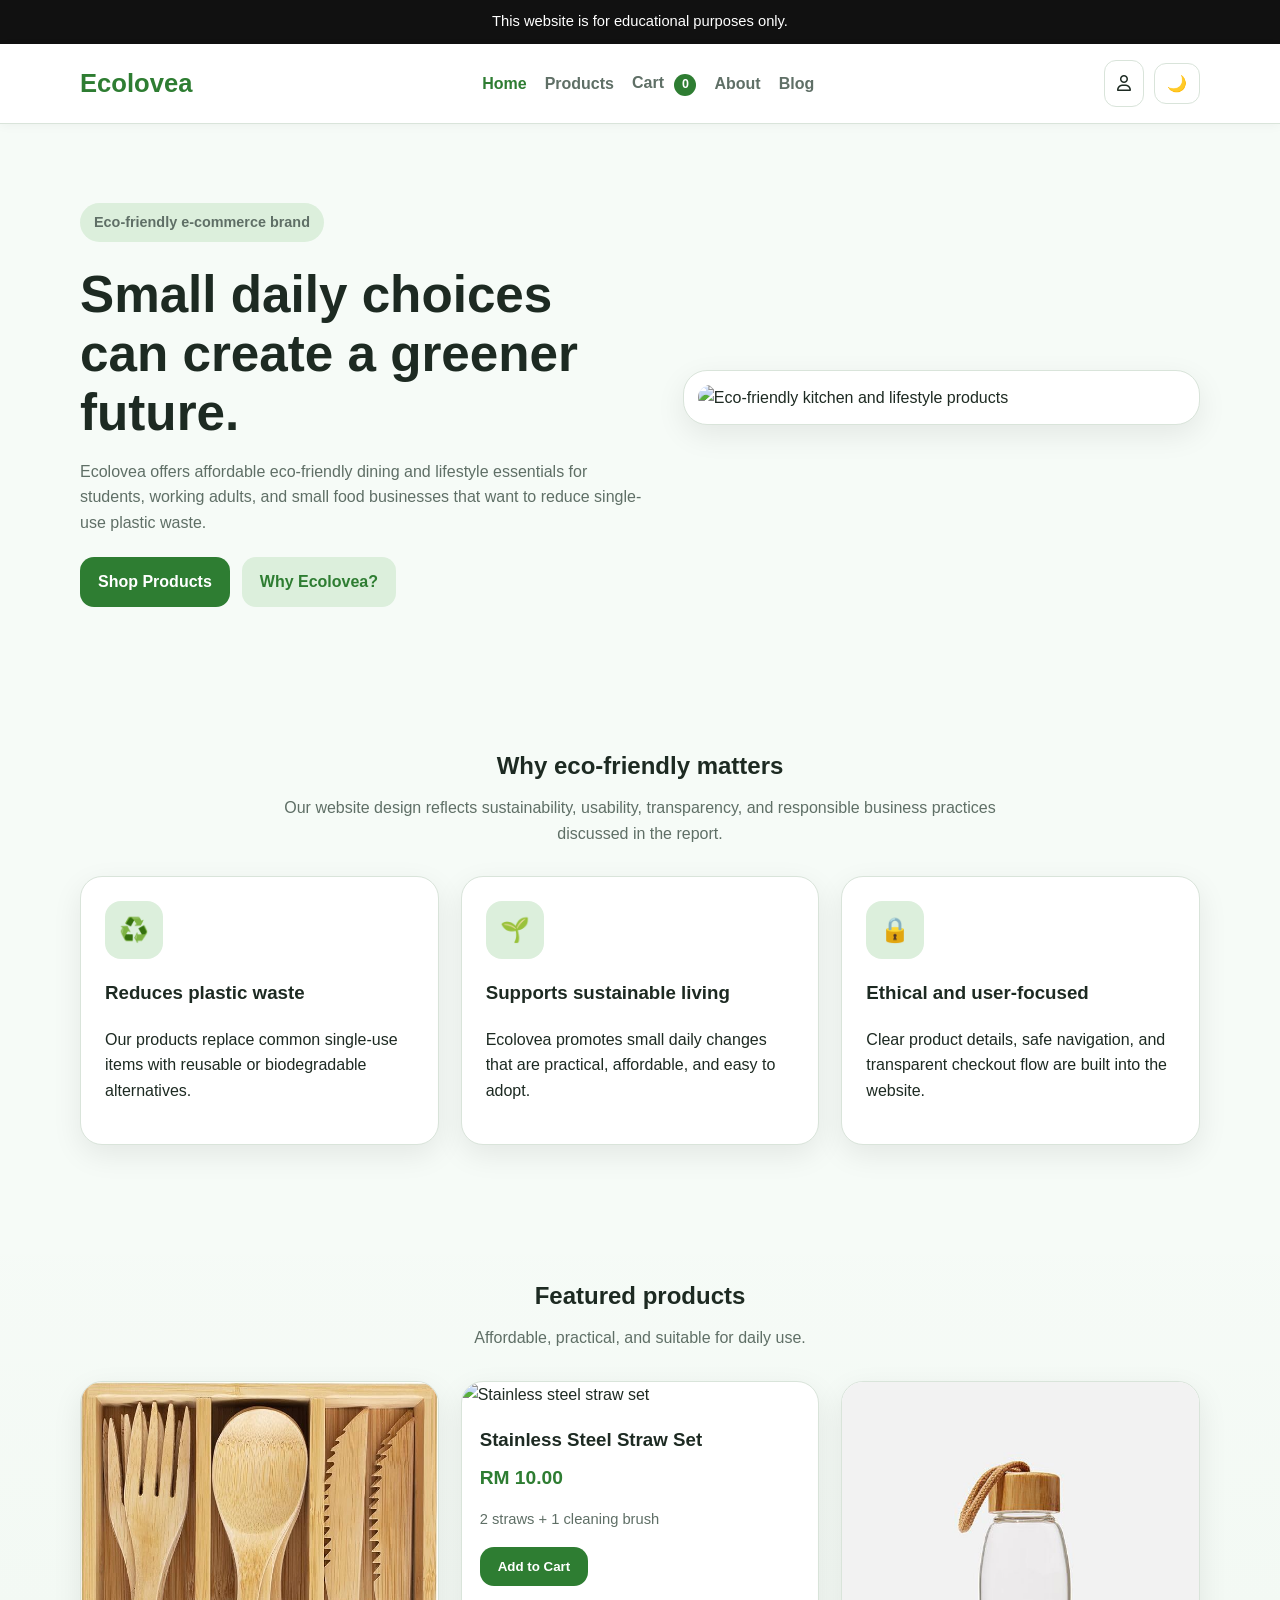
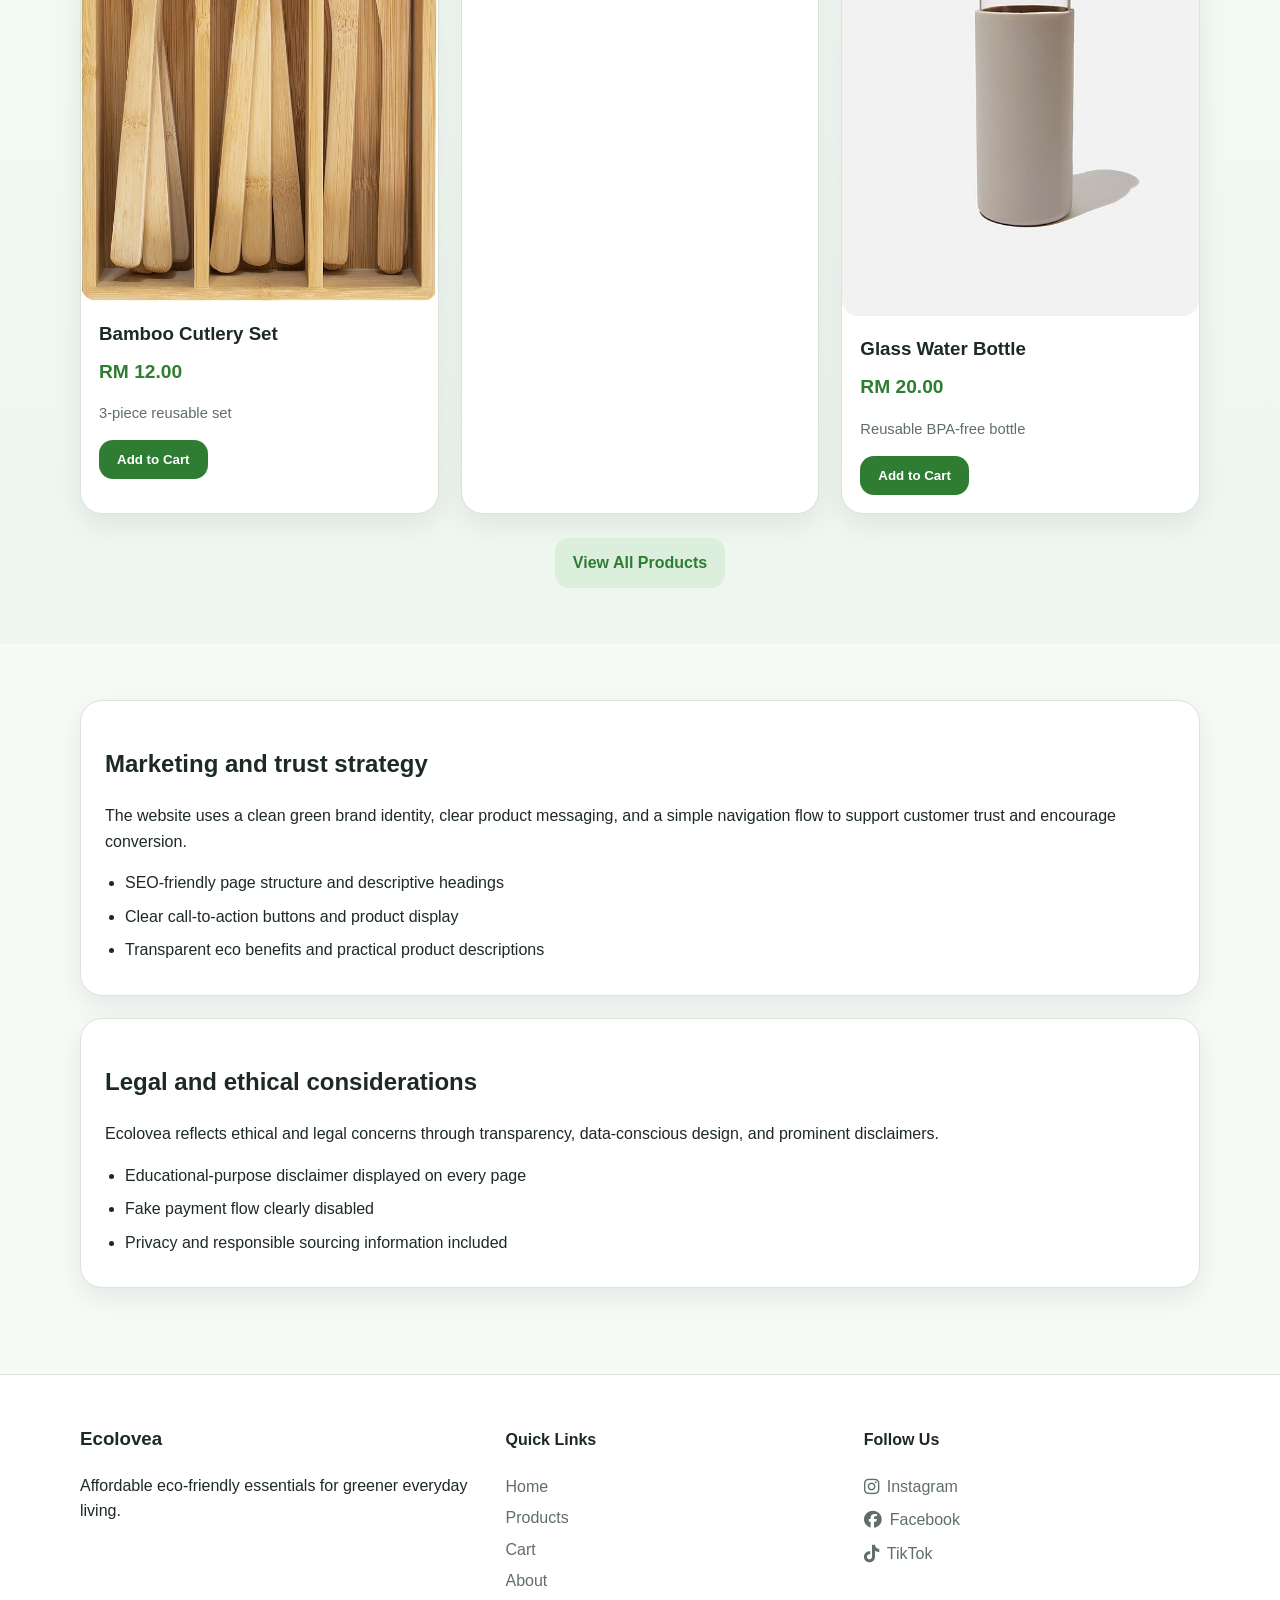
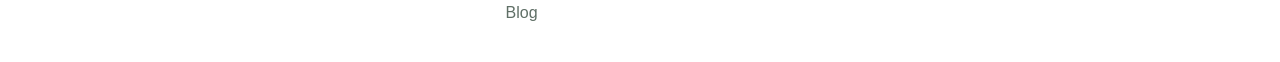
==== commit def5e356: "Update index.html" ====
--- a/index.html
+++ b/index.html
@@ -141,7 +141,7 @@
 
           <article class="product-card">
             <img
-              src="https://images.unsplash.com/photo-1540420773420-3366772f4999?auto=format&fit=crop&w=800&q=80"
+              src="Glass Water Bottle.jpg"
               alt="Glass water bottle"
             />
             <div class="product-info">
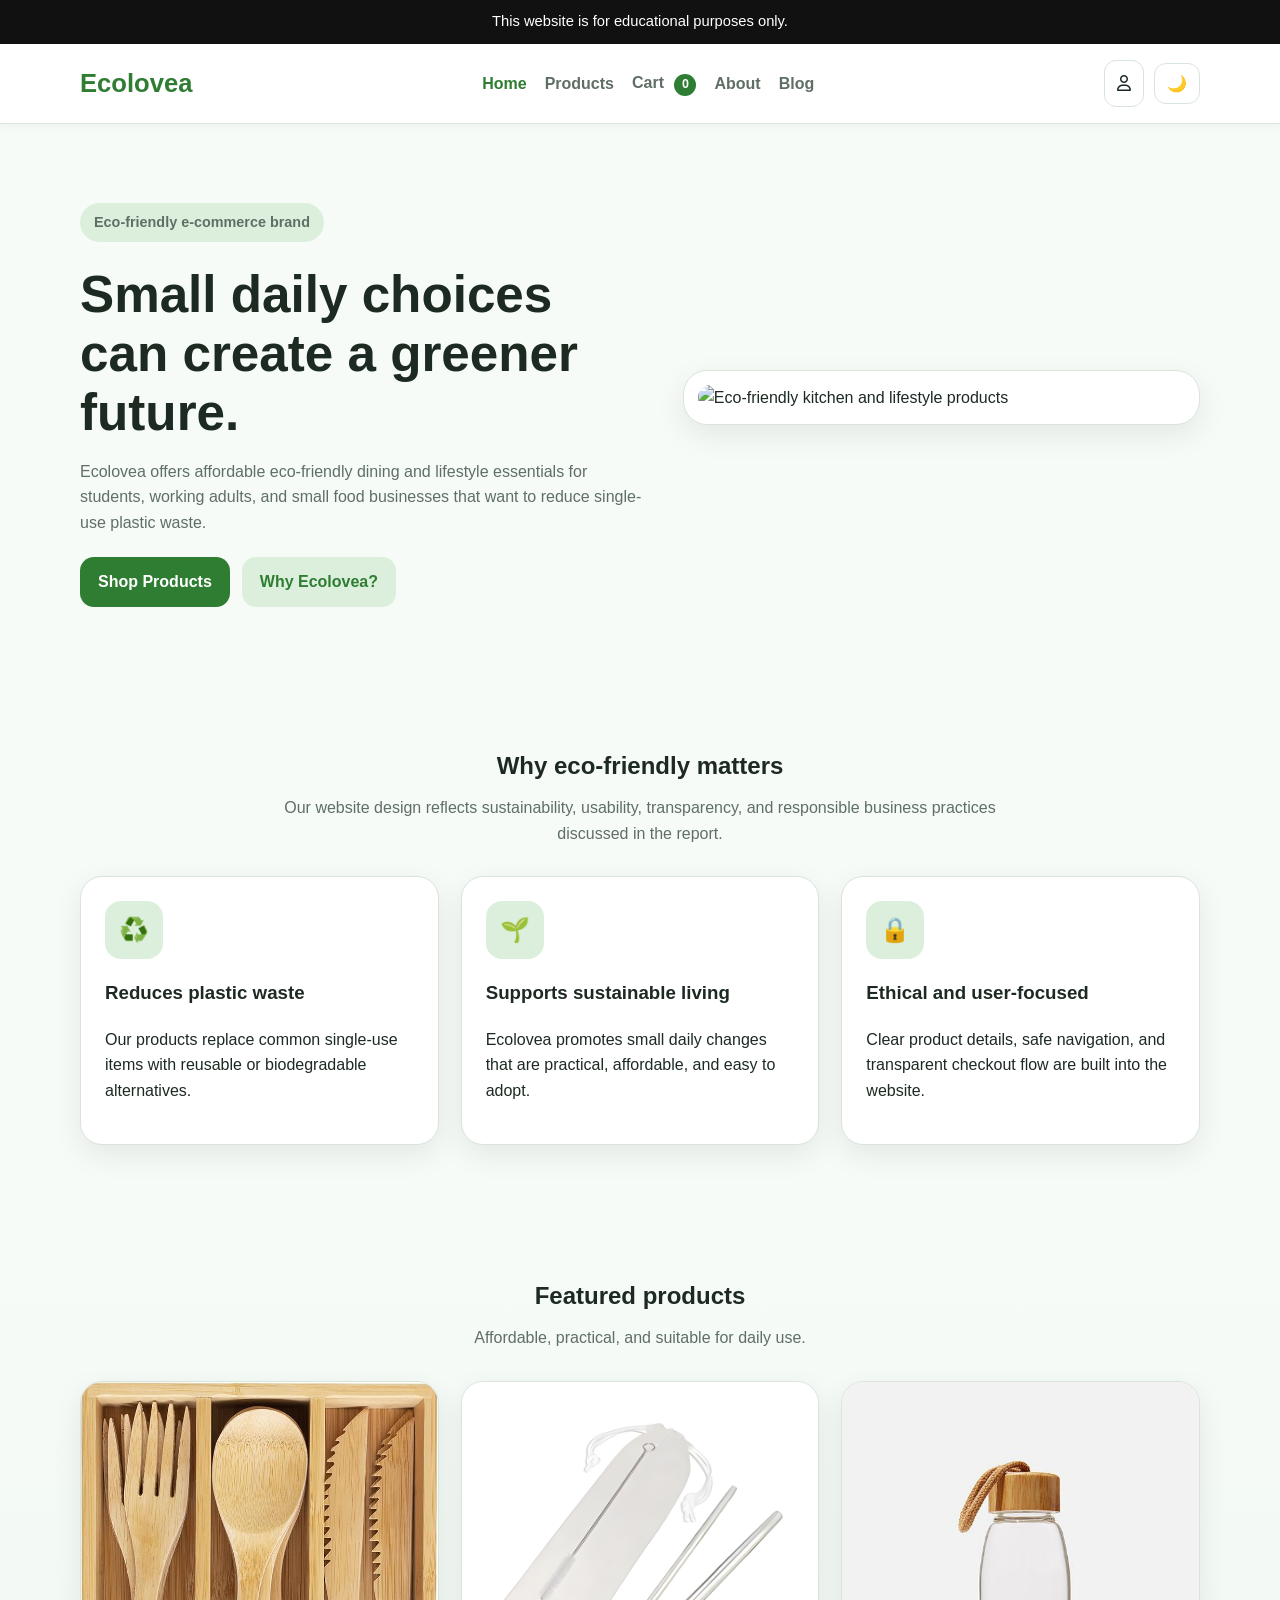
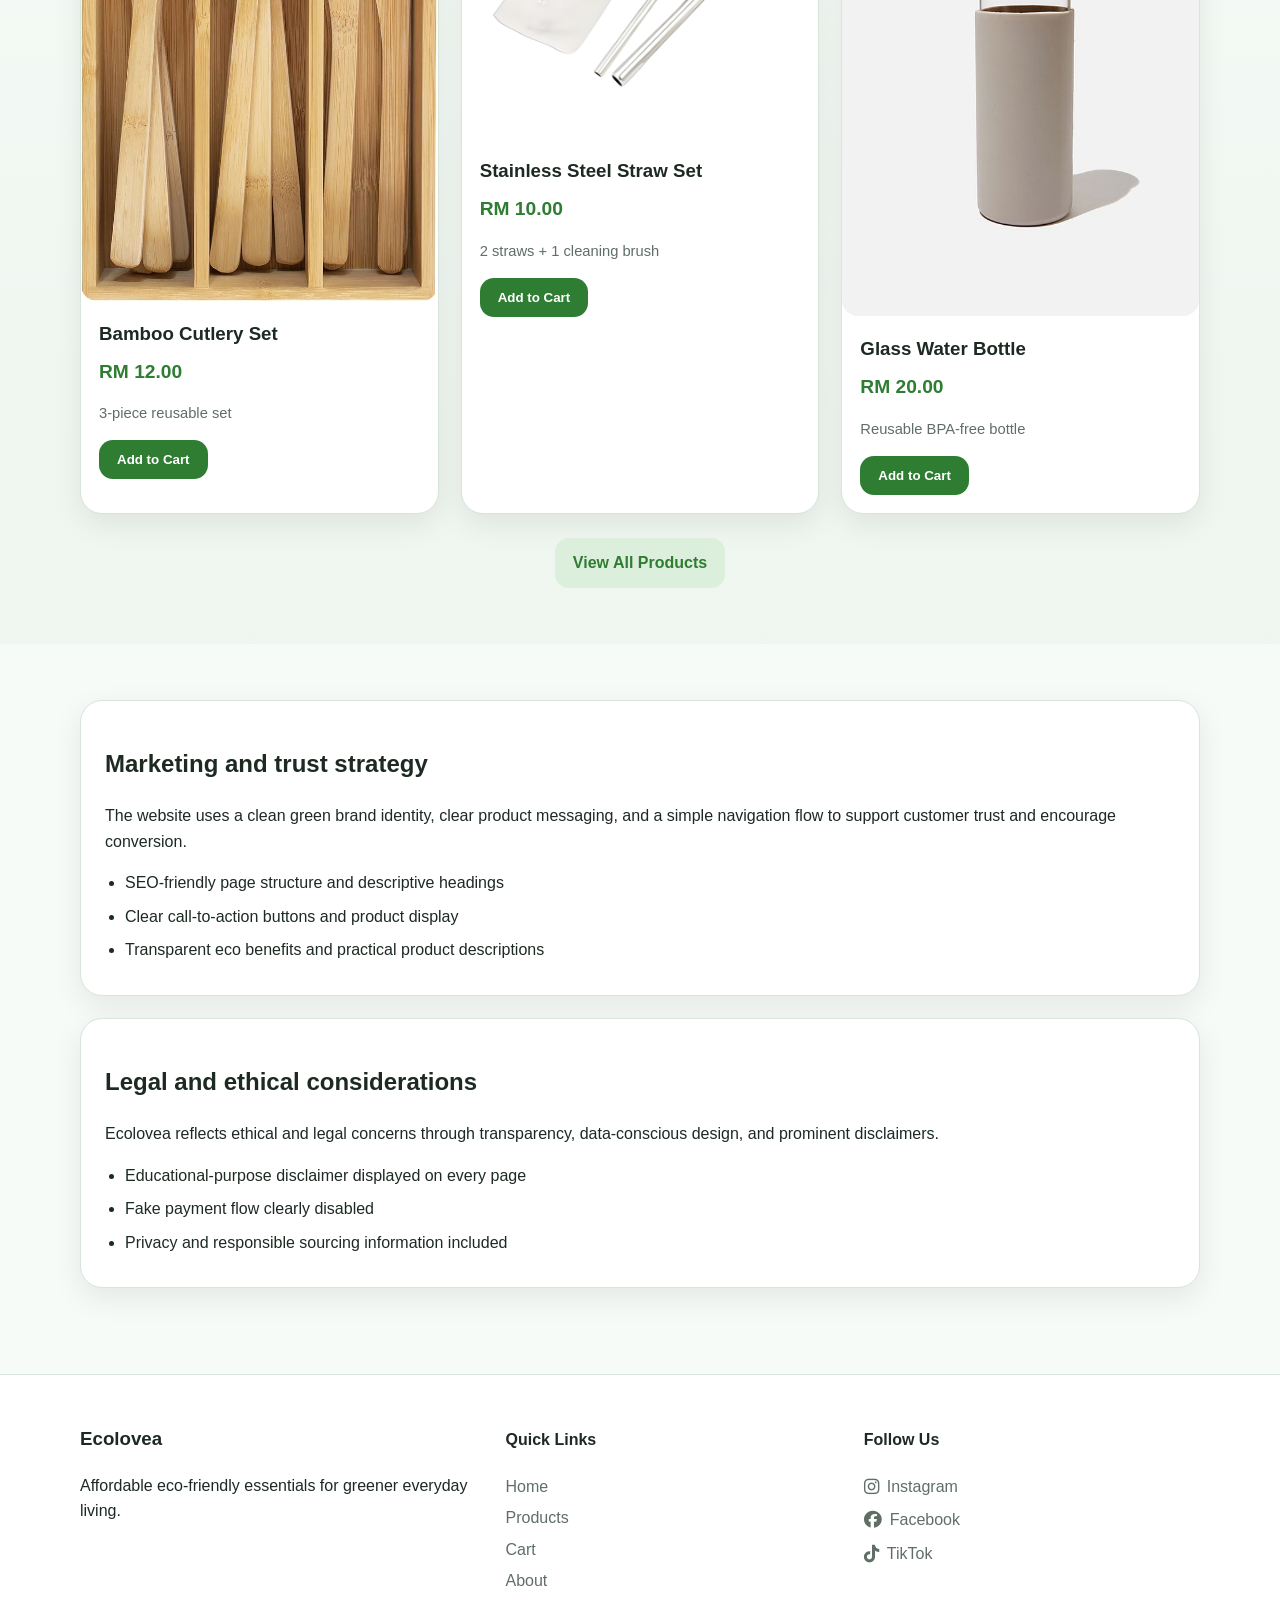
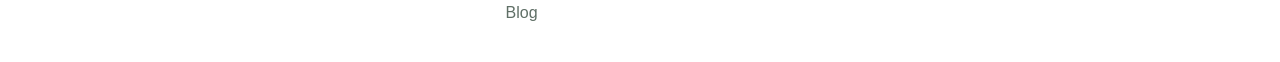
==== commit 79fe8adf: "Update index.html" ====
--- a/index.html
+++ b/index.html
@@ -126,7 +126,7 @@
 
           <article class="product-card">
             <img
-              src="https://images.unsplash.com/photo-1514996937319-344454492b37?auto=format&fit=crop&w=800&q=80"
+              src="straw set.jpeg"
               alt="Stainless steel straw set"
             />
             <div class="product-info">
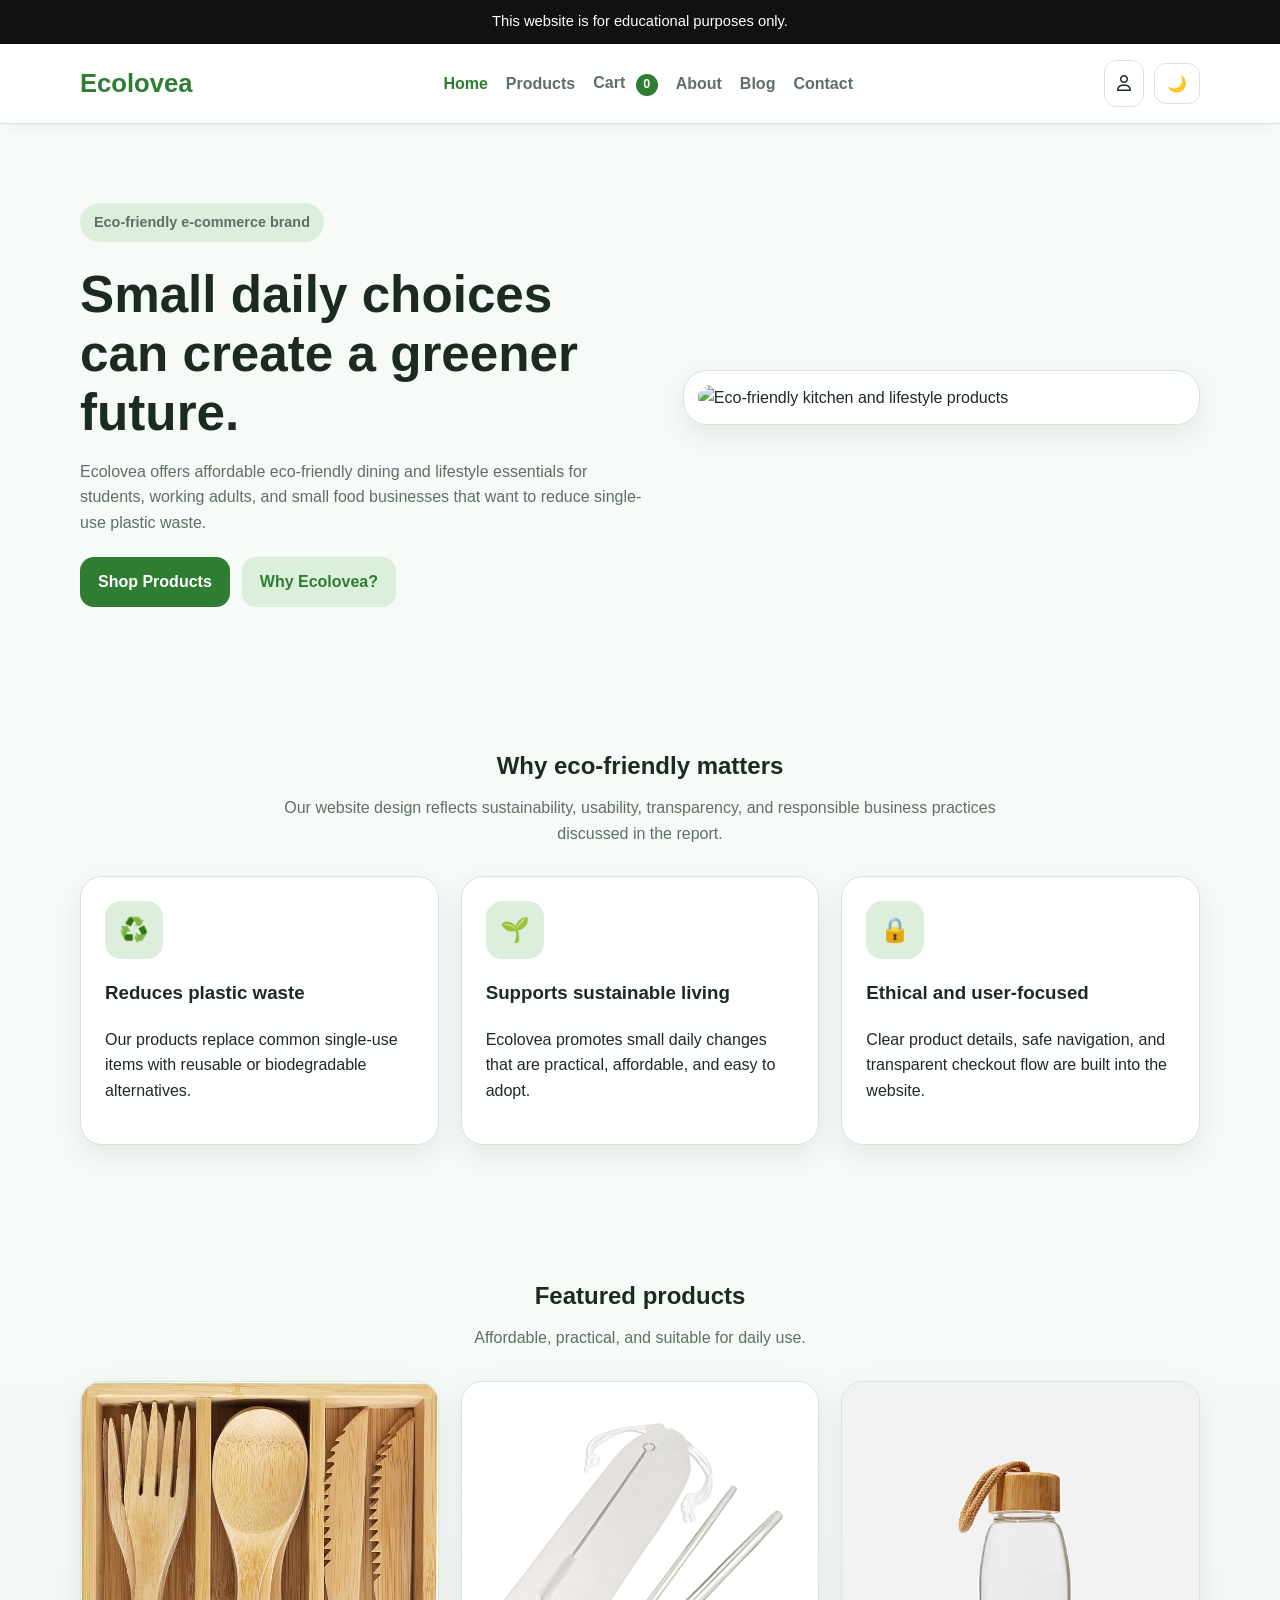
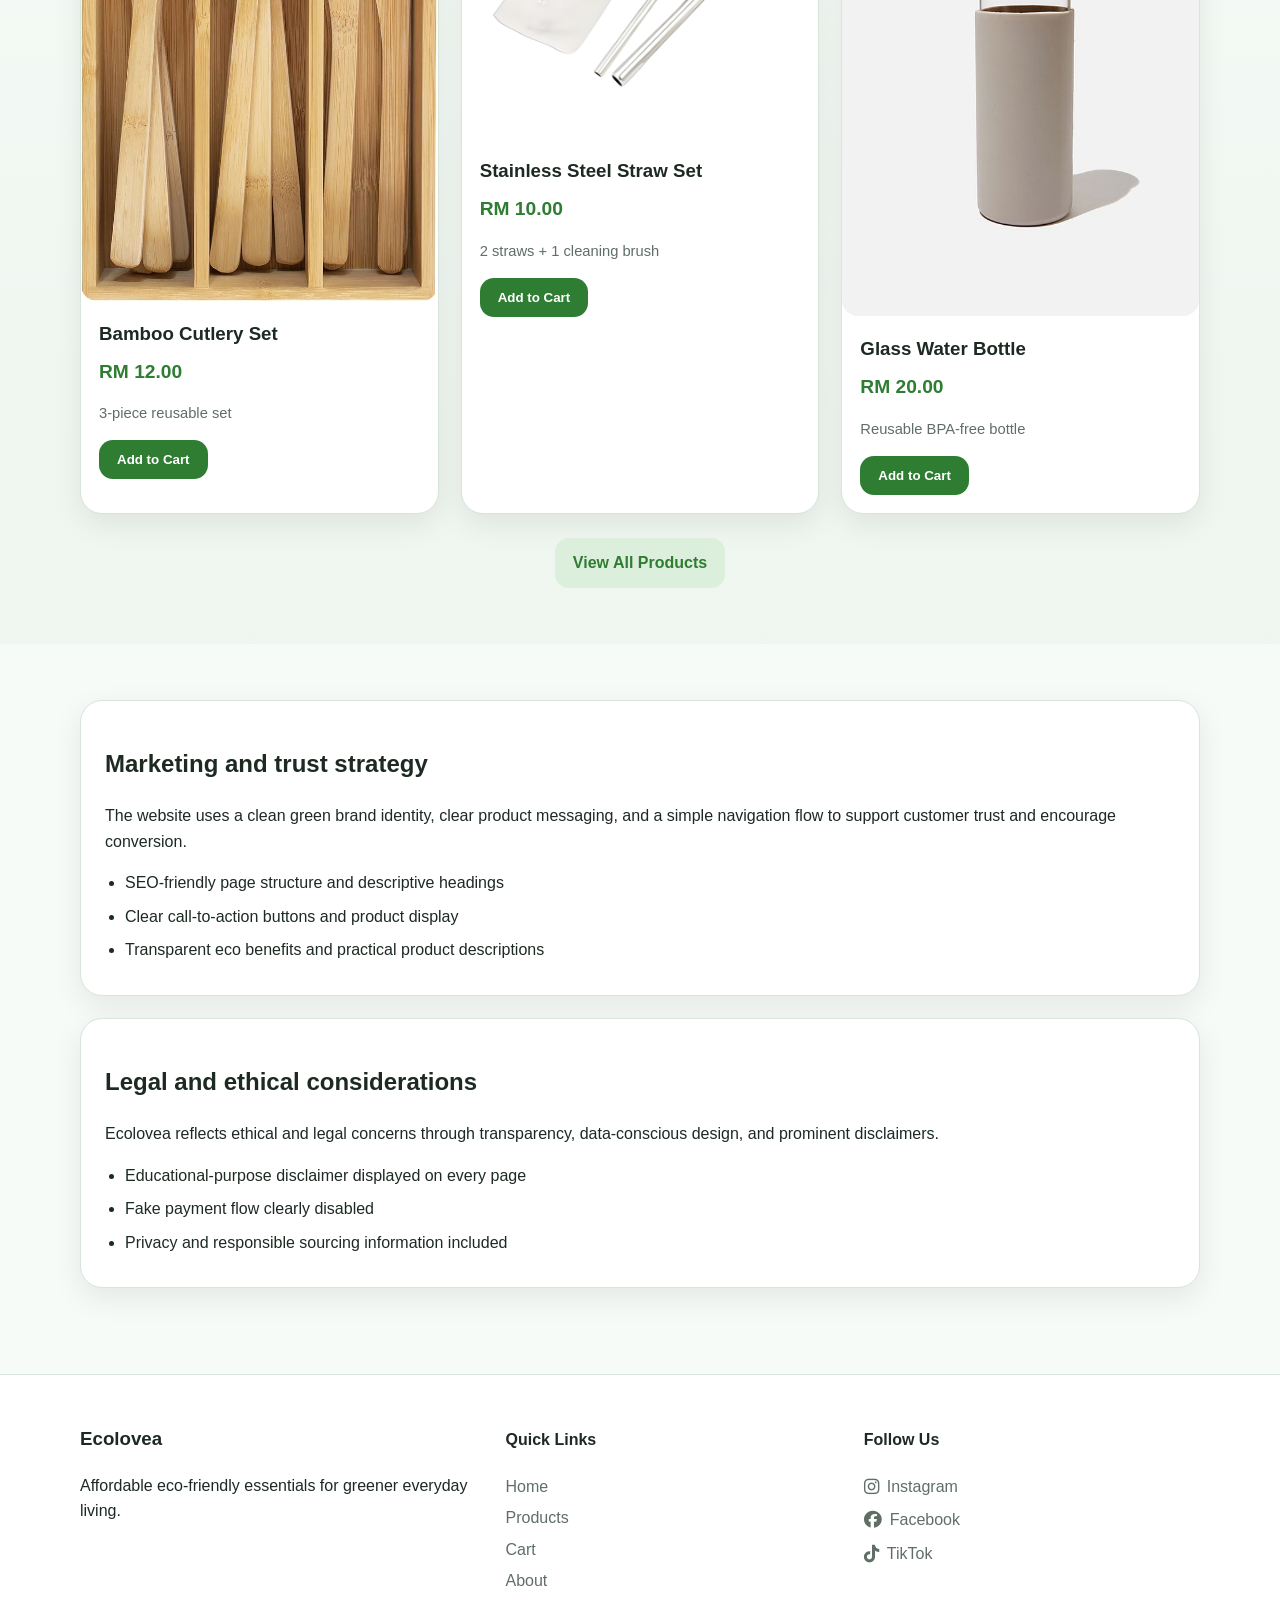
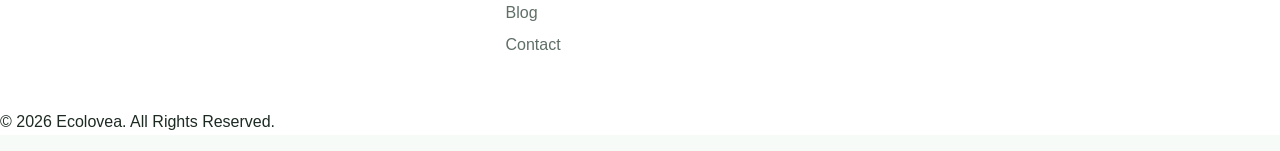
==== commit 377587b1: "Update index.html" ====
--- a/index.html
+++ b/index.html
@@ -25,6 +25,7 @@
         <a href="cart.html">Cart <span id="cartCount" class="cart-count">0</span></a>
         <a href="about.html">About</a>
         <a href="blog.html">Blog</a>
+        <a href="contact.html">Contact</a>
       </nav>
 
       <div class="nav-actions">
@@ -110,45 +111,36 @@
 
         <div class="product-grid">
           <article class="product-card">
-            <img
-              src="fork spoon.jpg"
-              alt="Bamboo cutlery set"
-            />
+            <img src="fork spoon.jpg" alt="Bamboo cutlery set" />
             <div class="product-info">
               <h3>Bamboo Cutlery Set</h3>
               <p class="price">RM 12.00</p>
               <p class="small-text">3-piece reusable set</p>
-              <button class="btn btn-primary" onclick="quickAdd('Bamboo Cutlery Set', 12, 'https://images.unsplash.com/photo-1584346133934-a3afd2a33c4a?auto=format&fit=crop&w=800&q=80')">
+              <button class="btn btn-primary" onclick="quickAdd('Bamboo Cutlery Set', 12, 'fork spoon.jpg')">
                 Add to Cart
               </button>
             </div>
           </article>
 
           <article class="product-card">
-            <img
-              src="straw set.jpeg"
-              alt="Stainless steel straw set"
-            />
+            <img src="straw set.jpeg" alt="Stainless steel straw set" />
             <div class="product-info">
               <h3>Stainless Steel Straw Set</h3>
               <p class="price">RM 10.00</p>
               <p class="small-text">2 straws + 1 cleaning brush</p>
-              <button class="btn btn-primary" onclick="quickAdd('Stainless Steel Straw Set', 10, 'https://images.unsplash.com/photo-1514996937319-344454492b37?auto=format&fit=crop&w=800&q=80')">
+              <button class="btn btn-primary" onclick="quickAdd('Stainless Steel Straw Set', 10, 'straw set.jpeg')">
                 Add to Cart
               </button>
             </div>
           </article>
 
           <article class="product-card">
-            <img
-              src="Glass Water Bottle.jpg"
-              alt="Glass water bottle"
-            />
+            <img src="Glass Water Bottle.jpg" alt="Glass water bottle" />
             <div class="product-info">
               <h3>Glass Water Bottle</h3>
               <p class="price">RM 20.00</p>
               <p class="small-text">Reusable BPA-free bottle</p>
-              <button class="btn btn-primary" onclick="quickAdd('Glass Water Bottle', 20, 'https://images.unsplash.com/photo-1540420773420-3366772f4999?auto=format&fit=crop&w=800&q=80')">
+              <button class="btn btn-primary" onclick="quickAdd('Glass Water Bottle', 20, 'Glass Water Bottle.jpg')">
                 Add to Cart
               </button>
             </div>
@@ -198,6 +190,7 @@
         <h3>Ecolovea</h3>
         <p>Affordable eco-friendly essentials for greener everyday living.</p>
       </div>
+
       <div>
         <h4>Quick Links</h4>
         <a href="index.html">Home</a>
@@ -205,7 +198,9 @@
         <a href="cart.html">Cart</a>
         <a href="about.html">About</a>
         <a href="blog.html">Blog</a>
-      </div>
+        <a href="contact.html">Contact</a>
+      </div>
+
       <div>
         <h4>Follow Us</h4>
         <div class="social-icons">
@@ -221,6 +216,10 @@
         </div>
       </div>
     </div>
+
+    <div class="footer-bottom">
+      <p>© 2026 Ecolovea. All Rights Reserved.</p>
+    </div>
   </footer>
 
   <div class="toast" id="toast"></div>
